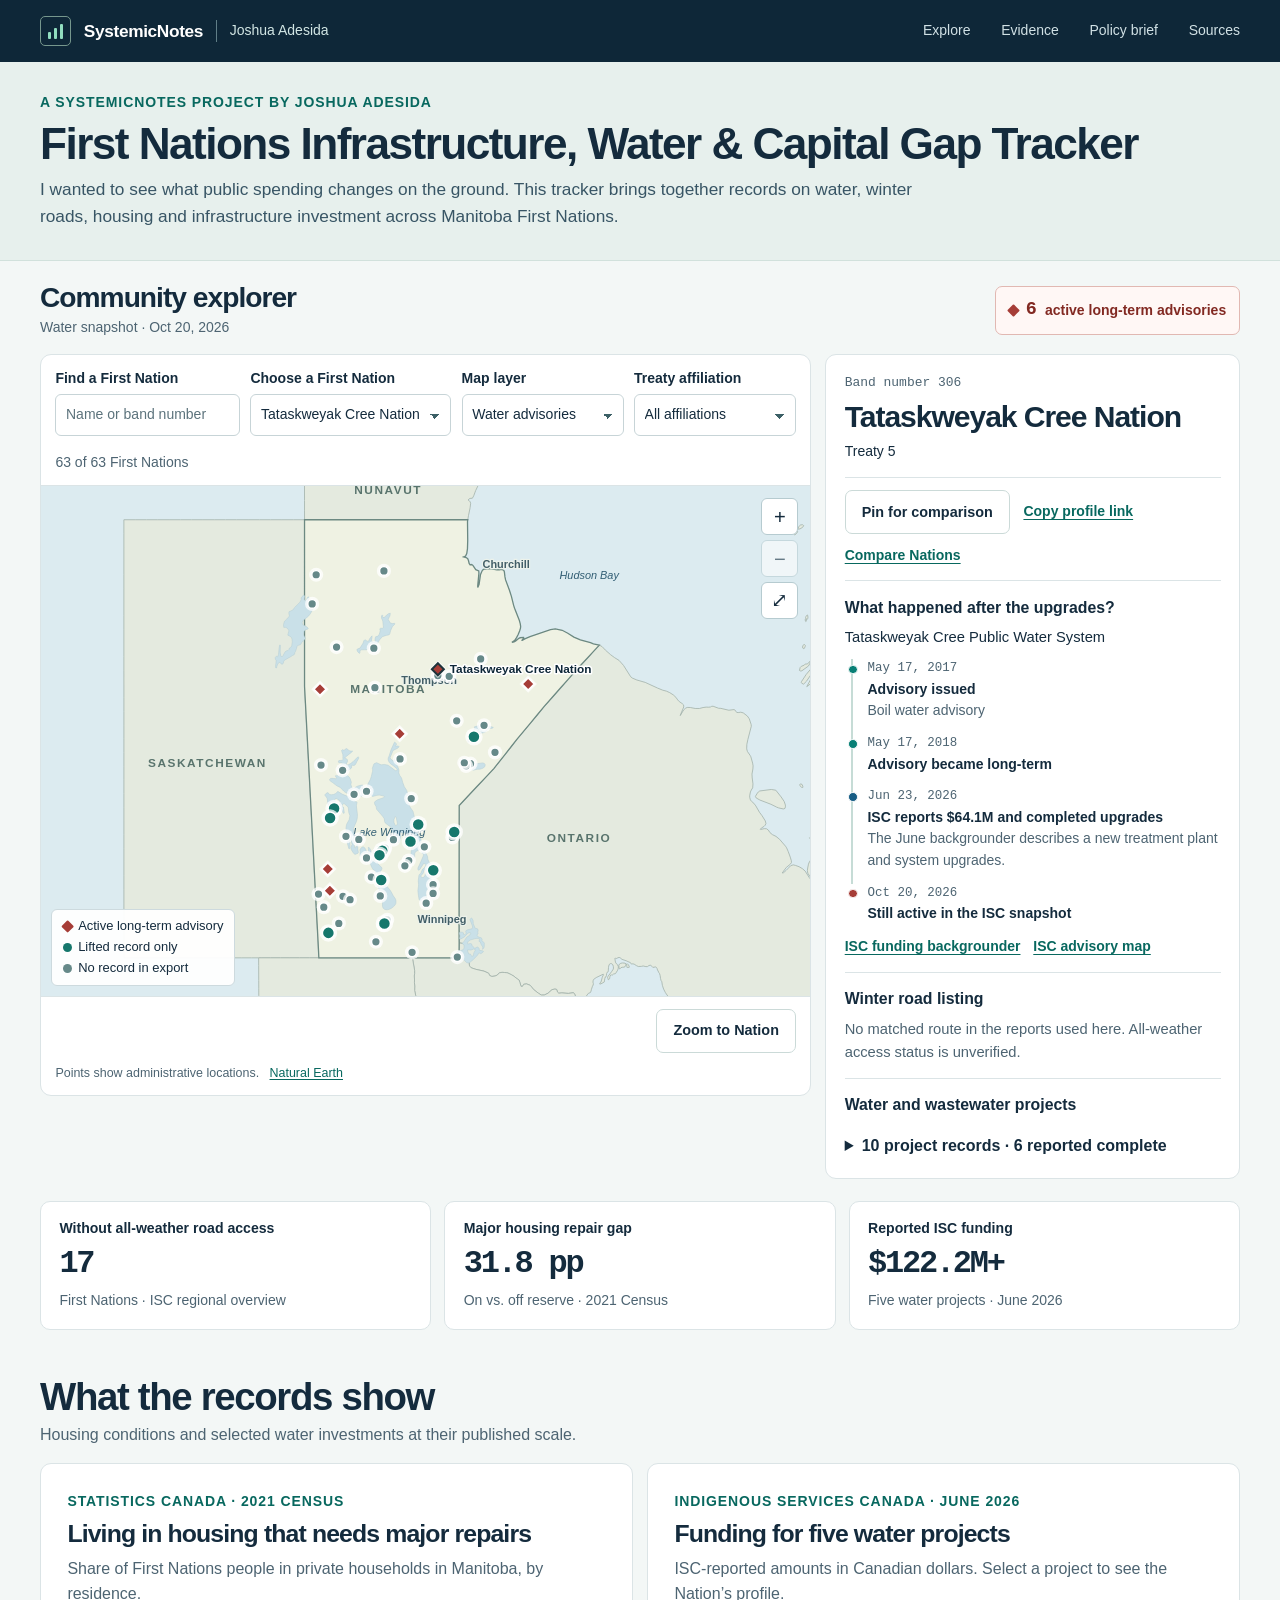
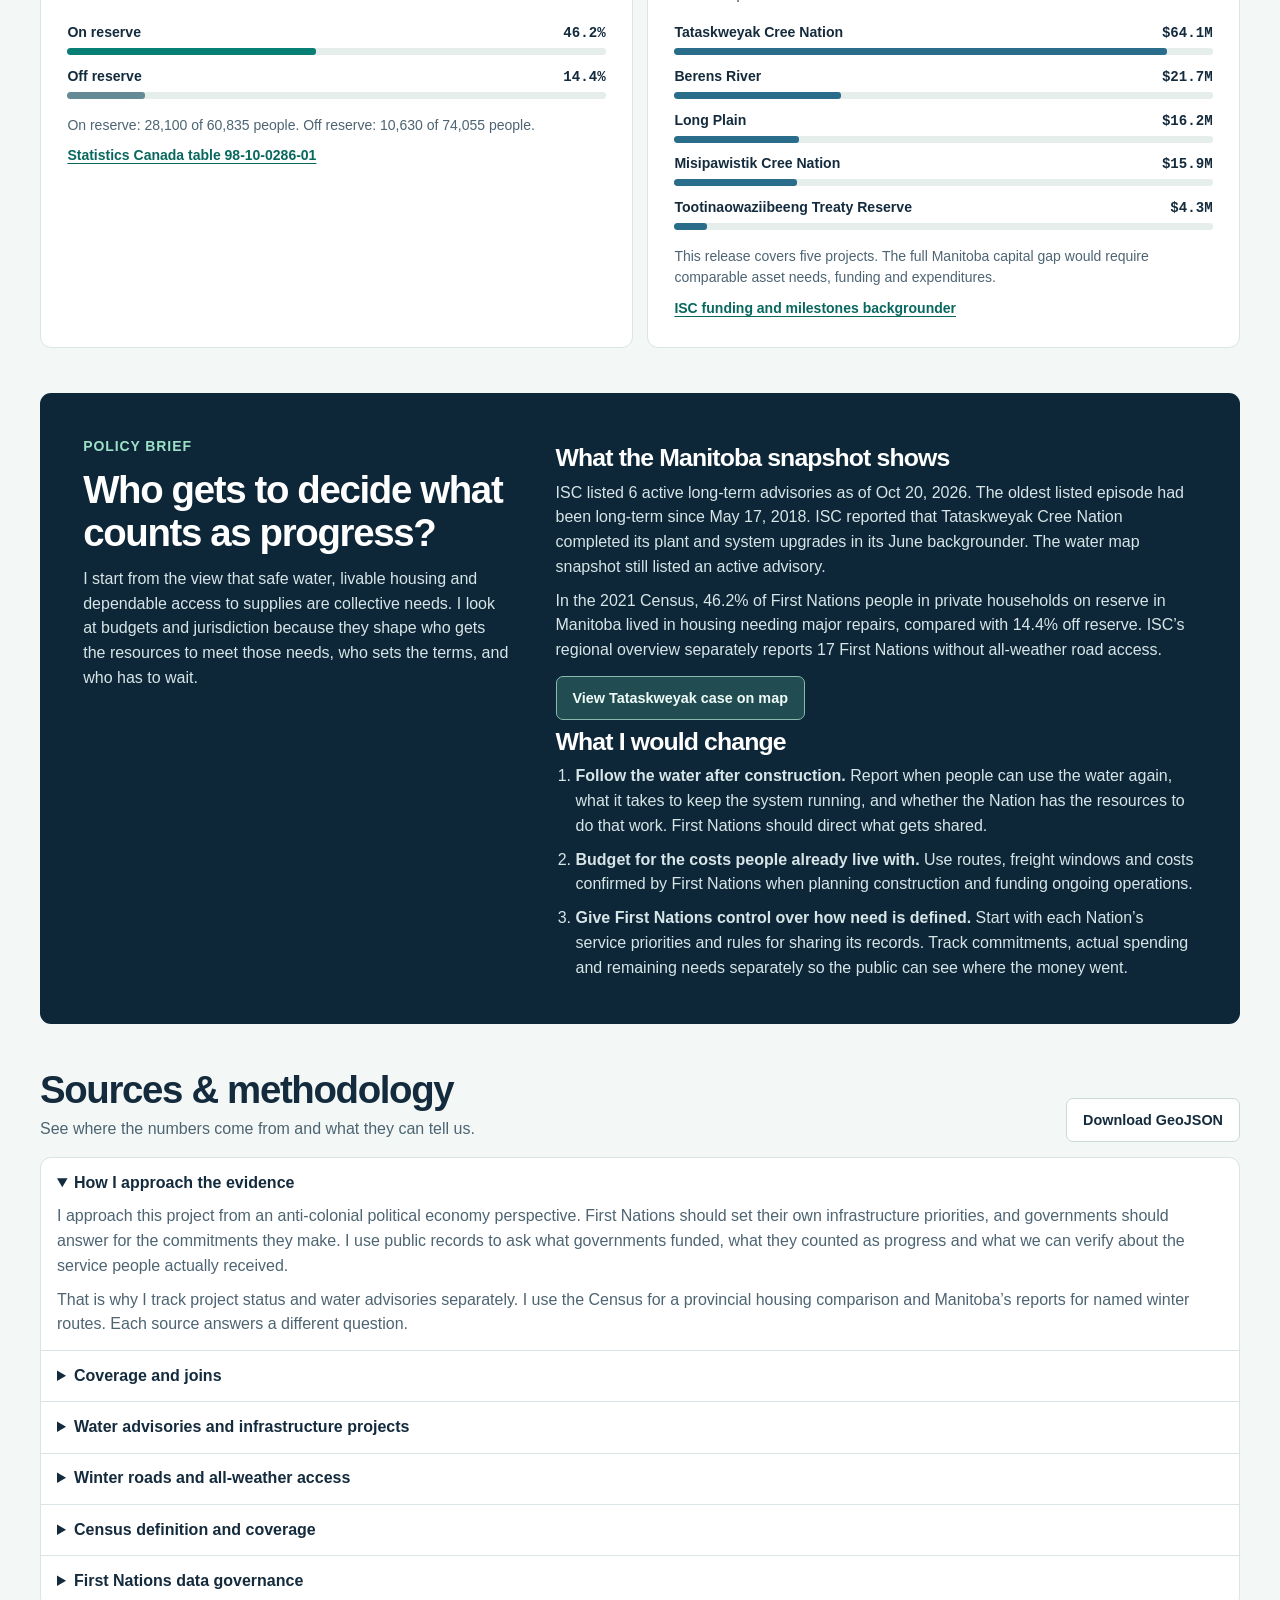
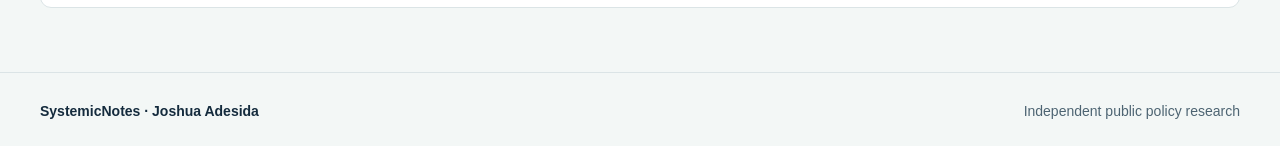
==== first-nations-infrastructure-tracker/index.html @ 1fdcaa01 "Publish the tracker under its own project URL" ====
<!doctype html>
<html lang="en-CA">
<head>
  <meta charset="utf-8">
  <meta name="viewport" content="width=device-width, initial-scale=1">
  <title>First Nations Infrastructure, Water &amp; Capital Gap Tracker | SystemicNotes by Joshua Adesida</title>
  <meta name="author" content="Joshua Adesida">
  <meta property="og:site_name" content="SystemicNotes by Joshua Adesida">
  <meta name="description" content="Explore Manitoba First Nations infrastructure through public records on drinking water, winter roads, housing and federal investment.">
  <link rel="canonical" href="https://joshuaadesida.github.io/systemicnotes/first-nations-infrastructure-tracker/">
  <link rel="stylesheet" href="styles.css">
  <script defer src="snapshot.js"></script>
  <script defer src="tracker.js"></script>
</head>
<body>
  <a class="skip" href="#main">Skip to main content</a>
  <header class="masthead">
    <div class="wrap masthead-content">
      <a class="brand" href="https://joshuaadesida.github.io/systemicnotes/" aria-label="SystemicNotes home by Joshua Adesida"><span class="brand-icon" aria-hidden="true"><i></i><i></i><i></i></span> <span class="wordmark">SystemicNotes</span><span class="masthead-author">Joshua Adesida</span></a>
      <nav aria-label="Main navigation">
        <a href="#explore">Explore</a><a href="#evidence">Evidence</a><a href="#brief">Policy brief</a><a href="#methods">Sources</a>
      </nav>
    </div>
  </header>

  <main id="main">
    <section class="hero">
      <div class="wrap hero-content">
        <div>
          <p class="eyebrow">A SystemicNotes project by Joshua Adesida</p>
          <h1>First Nations Infrastructure, Water &amp; Capital Gap Tracker</h1>
          <p class="hero-copy">I wanted to see what public spending changes on the ground. This tracker brings together records on water, winter roads, housing and infrastructure investment across Manitoba First Nations.</p>
        </div>
      </div>
    </section>

    <div class="wrap body-content">
      <section id="explore" class="section explorer" aria-labelledby="explore-heading">
        <div class="section-heading explorer-heading">
          <div><h2 id="explore-heading" tabindex="-1">Community explorer</h2><p id="map-date">Water snapshot</p></div>
          <button class="advisory-filter" id="filter-active" type="button" aria-pressed="false" aria-controls="active-list map">
            <span class="advisory-diamond" aria-hidden="true"></span><strong id="metric-active">—</strong><span>active long-term advisories</span>
          </button>
        </div>
        <div class="workspace">
          <div class="map-panel panel">
            <div class="map-controls">
              <label for="query">Find a First Nation
                <input id="query" type="search" placeholder="Name or band number" autocomplete="off">
              </label>
              <label for="nation">Choose a First Nation
                <select id="nation"><option value="">Select a First Nation</option></select>
              </label>
              <label for="layer">Map layer
                <select id="layer"><option value="water">Water advisories</option><option value="roads">Winter routes</option><option value="funding">Project funding</option></select>
              </label>
              <label for="treaty">Treaty affiliation
                <select id="treaty"><option value="">All affiliations</option></select>
              </label>
            </div>
            <div class="map-toolbar">
              <label class="filter" id="layer-filter" hidden><input id="matches-only" type="checkbox"> <span id="filter-label">Active advisory only</span></label>
              <span id="result-count" role="status">Loading records</span>
              <button class="link-button" id="clear-filters" type="button" hidden>Clear filters</button>
            </div>
            <div id="map-window" class="map-window">
              <svg id="map" viewBox="0 0 760 560" aria-labelledby="map-title">
                <title id="map-title">Selectable map of Manitoba First Nations</title>
                <g id="map-viewport"><g id="map-base" aria-hidden="true"></g><g id="map-context" aria-hidden="true"></g><g id="map-points"></g><g id="map-label" aria-hidden="true"></g></g>
              </svg>
              <div class="map-zoom" aria-label="Map controls">
                <button id="zoom-in" type="button" aria-label="Zoom in" title="Zoom in">+</button>
                <button id="zoom-out" type="button" aria-label="Zoom out" title="Zoom out">−</button>
                <button id="zoom-reset" type="button" aria-label="Reset map view" title="Reset map view">⤢</button>
              </div>
              <div class="map-legend" id="legend" aria-label="Map legend"></div>
              <div class="map-tip" id="map-tip" hidden></div>
              <p class="map-empty" id="map-empty" hidden>No First Nations match these filters.</p>
            </div>
            <div class="map-footer"><button type="button" class="button secondary" id="zoom-nation" disabled>Zoom to Nation</button></div>
            <p class="map-credit"><span>Points show administrative locations.</span> <a id="vector-credit" data-source="basemap">Natural Earth</a></p>
          </div>

          <aside class="explorer-side" aria-label="Community records">
            <section class="panel active-list" id="active-list" aria-labelledby="active-list-heading" hidden>
              <h3 id="active-list-heading" tabindex="-1">Active advisories</h3>
              <div id="active-results" class="active-results"></div>
            </section>
            <section id="community-profile" class="profile panel" aria-label="First Nation profile">
              <div id="profile" aria-live="polite"><p class="muted">Loading community records…</p></div>
              <div class="profile-tools" id="profile-tools">
                <button class="button secondary" id="pin-nation" type="button" aria-pressed="false" hidden>Pin for comparison</button>
                <button class="link-button" id="share-profile" type="button" hidden>Copy profile link</button>
                <button class="link-button" id="open-compare" type="button" aria-controls="compare">Compare Nations</button>
              </div>
              <noscript><p>Enable JavaScript to browse the map and community profiles.</p></noscript>
            </section>
          </aside>
        </div>
      </section>

      <section id="compare" class="section" aria-labelledby="compare-heading" hidden>
        <div class="section-heading comparison-heading">
          <div><h2 id="compare-heading" tabindex="-1">Compare First Nations</h2><p>Compare records from the same snapshot side by side.</p></div>
          <button class="button secondary" id="share-compare" type="button" disabled>Copy comparison link</button>
        </div>
        <div class="compare-grid">
          <article class="panel compare-card">
            <label for="compare-first">First Nation <select id="compare-first"></select></label>
            <div id="compare-first-body"></div>
          </article>
          <article class="panel compare-card">
            <label for="compare-second">Second Nation <select id="compare-second"></select></label>
            <div id="compare-second-body"></div>
          </article>
        </div>
      </section>

      <section class="metrics" aria-label="Additional Manitoba indicators">
        <article class="metric"><p>Without all-weather road access</p><strong id="metric-roads">—</strong><small>First Nations · ISC regional overview</small></article>
        <article class="metric"><p>Major housing repair gap</p><strong id="metric-housing">—</strong><small>On vs. off reserve · 2021 Census</small></article>
        <article class="metric"><p>Reported ISC funding</p><strong id="metric-funding">—</strong><small>Five water projects · June 2026</small></article>
      </section>

      <section id="evidence" class="section" aria-labelledby="evidence-heading">
        <div class="section-heading"><div><h2 id="evidence-heading">What the records show</h2><p>Housing conditions and selected water investments at their published scale.</p></div></div>
        <div class="analysis-grid">
          <article class="panel analysis">
            <p class="eyebrow">Statistics Canada · 2021 Census</p>
            <h3>Living in housing that needs major repairs</h3>
            <p>Share of First Nations people in private households in Manitoba, by residence.</p>
            <div id="housing-chart" class="chart" aria-label="Housing repair needs by residence"></div>
            <p class="footnote" id="housing-note">Counts come from the 2021 Census long-form sample.</p>
            <a class="source-link" data-source="housing">Statistics Canada table 98-10-0286-01</a>
          </article>
          <article class="panel analysis">
            <p class="eyebrow">Indigenous Services Canada · June 2026</p>
            <h3>Funding for five water projects</h3>
            <p>ISC-reported amounts in Canadian dollars. Select a project to see the Nation’s profile.</p>
            <div id="funding-chart" class="chart" aria-label="Reported funding for five water projects"></div>
            <p class="footnote">This release covers five projects. The full Manitoba capital gap would require comparable asset needs, funding and expenditures.</p>
            <a class="source-link" data-source="funding">ISC funding and milestones backgrounder</a>
          </article>
        </div>
      </section>

      <section id="brief" class="section brief" aria-labelledby="brief-heading">
        <div class="brief-summary">
          <p class="eyebrow">Policy brief</p>
          <h2 id="brief-heading">Who gets to decide what counts as progress?</h2>
          <p>I start from the view that safe water, livable housing and dependable access to supplies are collective needs. I look at budgets and jurisdiction because they shape who gets the resources to meet those needs, who sets the terms, and who has to wait.</p>
        </div>
        <div class="brief-body">
          <h3>What the Manitoba snapshot shows</h3>
          <p id="brief-water">The federal water tracker records advisory and project milestones independently.</p>
          <p id="brief-findings">Housing conditions and winter-road access add context for infrastructure planning.</p>
          <button class="button case-link" id="show-case" type="button">View Tataskweyak case on map</button>
          <h3>What I would change</h3>
          <ol>
            <li><strong>Follow the water after construction.</strong> Report when people can use the water again, what it takes to keep the system running, and whether the Nation has the resources to do that work. First Nations should direct what gets shared.</li>
            <li><strong>Budget for the costs people already live with.</strong> Use routes, freight windows and costs confirmed by First Nations when planning construction and funding ongoing operations.</li>
            <li><strong>Give First Nations control over how need is defined.</strong> Start with each Nation’s service priorities and rules for sharing its records. Track commitments, actual spending and remaining needs separately so the public can see where the money went.</li>
          </ol>
        </div>
      </section>

      <section id="methods" class="section" aria-labelledby="methods-heading">
        <div class="section-heading"><div><h2 id="methods-heading">Sources &amp; methodology</h2><p>See where the numbers come from and what they can tell us.</p></div><a class="button secondary" href="first-nations.geojson" download>Download GeoJSON</a></div>
        <div class="panel method-list">
          <details open><summary>How I approach the evidence</summary>
            <p>I approach this project from an anti-colonial political economy perspective. First Nations should set their own infrastructure priorities, and governments should answer for the commitments they make. I use public records to ask what governments funded, what they counted as progress and what we can verify about the service people actually received.</p>
            <p>That is why I track project status and water advisories separately. I use the Census for a provincial housing comparison and Manitoba’s reports for named winter routes. Each source answers a different question.</p>
          </details>
          <details><summary>Coverage and joins</summary>
            <p>ISC band numbers link the Manitoba region records to the official First Nations Location points and the reviewed treaty and winter-road lookups. The points represent administrative locations and sometimes approximate locations. Treaty affiliations follow ISC’s text description of signatories, including Treaty 5 adhesions.</p>
            <p><a data-source="locations">First Nations Location</a> · <a data-source="treaties">First Nations and Treaty Areas in Manitoba</a> · <a data-source="basemap">Natural Earth basemap</a></p>
          </details>
          <details><summary>Water advisories and infrastructure projects</summary>
            <p>ISC’s map covers long-term advisories on federally supported public systems on reserve. Advisory counts refer to systems and episodes in the dated export. Other systems, private wells and short-term advisories fall outside that coverage. Current local notices govern water use.</p>
            <p>Project stages come from the same ISC export. Published amounts in that export carry multi-community funding notes and cannot be allocated to individual Nations from those records. The funding chart uses a separate ISC release with five named project amounts. A capital gap estimate requires compatible asset-condition, replacement-cost and spending data.</p>
            <p><a data-source="water">ISC water and project map</a> · <a data-source="active">ISC active advisory page</a> · <a data-source="funding">Five Manitoba water projects</a></p>
          </details>
          <details><summary>Winter roads and all-weather access</summary>
            <p>The winter-road layer identifies 18 First Nations linked to place names in Manitoba’s published northern and southern road reports. A route listing describes a seasonal route or crossing. A route can appear alongside other road access. ISC reports 17 Manitoba First Nations without all-weather road access in its regional overview. That provincial figure uses ISC’s classification.</p>
            <p><a data-source="roads">Manitoba winter-road reports</a> · <a data-source="regional">ISC Manitoba regional overview</a></p>
          </details>
          <details><summary>Census definition and coverage</summary>
            <p>The housing measure uses the 2021 Census long-form table for people with a single First Nations identity in private households in Manitoba, across registration statuses and ages. The rate divides people in dwellings needing major repairs by people in the matching residence group. The gap is the difference in percentage points before rounding.</p>
            <p>Estimates use rounded Census counts and omit incompletely enumerated reserves and settlements. A census subdivision and a Nation are different units. Community-level housing comparisons require a reviewed geographic crosswalk and compatible denominators.</p>
            <p><a data-source="housing">Dwelling condition table</a> · <a data-source="censusCoverage">Census enumeration and coverage</a></p>
          </details>
          <details><summary>First Nations data governance</summary>
            <p>For me, data governance starts with who has the power to decide how information is collected, used and shared. The First Nations principles of OCAP® describe ownership, control, access and possession. CARE emphasizes collective benefit, authority to control, responsibility and ethics. This project uses published government records. Nation approval and OCAP® adherence require their own process.</p>
            <p>I would seek Nation-led terms for access, review, correction and stewardship before using community-held records or publishing more detailed assessments.</p>
            <p><a data-source="ocap">First Nations Information Governance Centre</a> · <a data-source="care">Global Indigenous Data Alliance</a></p>
          </details>
        </div>
      </section>
    </div>
  </main>
  <div class="share-message panel" id="share-message" hidden>
    <p id="share-status" role="status"></p>
    <label id="share-fallback" for="share-url" hidden>Share link <input id="share-url" type="url" readonly></label>
    <button class="link-button" id="dismiss-share" type="button">Dismiss</button>
  </div>
  <footer><div class="wrap"><span>SystemicNotes · Joshua Adesida</span><span>Independent public policy research</span></div></footer>
</body>
</html>
---- first-nations-infrastructure-tracker/styles.css ----
:root {
  color-scheme: light;
  --ink: #142b3d;
  --muted: #4d6472;
  --navy: #0e2738;
  --teal: #087f75;
  --teal-dark: #08685f;
  --red: #a63d37;
  --orange: #92530f;
  --line: #dbe4e6;
  --paper: #f3f7f6;
  --white: #fff;
  --mono: "IBM Plex Mono", "SFMono-Regular", Consolas, monospace;
  font-family: Inter, -apple-system, BlinkMacSystemFont, "Segoe UI", sans-serif;
  color: var(--ink);
  background: var(--paper);
  font-size: 16px;
  font-synthesis: none;
}
* { box-sizing: border-box; }
html { scroll-behavior: smooth; }
body { margin: 0; line-height: 1.55; }
h1, h2, h3, p { margin: 0; }
h1, h2, h3 { line-height: 1.12; letter-spacing: -.035em; }
p, li { overflow-wrap: anywhere; }
a { color: var(--teal-dark); text-underline-offset: .18em; }
a:hover { text-decoration-thickness: 2px; }
button, input, select { font: inherit; }
button, select { cursor: pointer; }
:focus-visible { outline: 3px solid #007168; outline-offset: 3px; }
[hidden] { display: none !important; }
.wrap { width: min(100% - 5rem, 1320px); margin-inline: auto; }
.skip { position: absolute; z-index: 5; top: .75rem; left: .75rem; padding: .6rem 1rem; background: white; transform: translateY(-200%); }
.skip:focus { transform: none; }
.masthead { background: var(--navy); color: #fff; }
.masthead-content, footer .wrap { min-height: 62px; display: flex; justify-content: space-between; align-items: center; gap: 1.5rem; }
.brand { display: flex; align-items: center; gap: .8rem; color: #fff; white-space: nowrap; text-decoration: none; font-weight: 675; }
.wordmark { font-size: 1.08rem; font-weight: 770; letter-spacing: -.02em; }
.masthead-author { border-left: 1px solid #607e87; padding-left: .8rem; color: #d2e6e4; font-size: .875rem; font-weight: 530; }
.brand-icon { display: flex; align-items: end; justify-content: center; gap: 3px; width: 31px; height: 30px; border: 1px solid #76978d; border-radius: 5px; padding: 6px; }
.brand-icon i { width: 3px; border-radius: 1px; background: #91ddbf; height: 7px; }
.brand-icon i:nth-child(2) { height: 11px; }
.brand-icon i:nth-child(3) { height: 15px; }
nav { display: flex; align-items: center; gap: clamp(.8rem, 2.4vw, 2.4rem); }
nav a { color: #d1e1e5; font-size: .875rem; text-decoration: none; white-space: nowrap; }
nav a:hover { color: white; text-decoration: underline; }
.hero { background: #e7f0ed; border-bottom: 1px solid #d1e1dc; }
.hero-content { padding-block: clamp(1.2rem, 2.35vw, 2.25rem); }
.eyebrow { font-size: .875rem; font-weight: 730; letter-spacing: .065em; text-transform: uppercase; color: var(--teal-dark); }
h1 { font-size: clamp(1.9rem, 3.45vw, 3.25rem); margin-block: .3rem .5rem; font-weight: 760; }
.hero-copy { max-width: 890px; color: #385565; font-size: clamp(1rem, 1.35vw, 1.16rem); }
.button { display: inline-flex; align-items: center; justify-content: center; padding: .62rem 1rem; border-radius: 7px; border: 1px solid transparent; font-size: .9rem; font-weight: 700; text-decoration: none; min-height: 43px; }
.primary { background: var(--teal-dark); color: #fff; }
.primary:hover { background: #07554c; }
.secondary { background: #fff; border-color: #cbdad8; color: var(--ink); }
.secondary:hover { background: #f7fbfa; border-color: #7b9c99; }
.body-content { padding-bottom: 4rem; }
.metrics { display: grid; grid-template-columns: repeat(3, 1fr); gap: 13px; margin-top: 1.4rem; }
.metric { min-width: 0; border: 1px solid var(--line); border-radius: 10px; background: white; padding: 1rem 1.15rem; }
.metric p { font-size: .88rem; font-weight: 665; }
.metric strong { display: block; font-family: var(--mono); font-size: clamp(1.45rem, 2.5vw, 2.45rem); letter-spacing: -.07em; line-height: 1.2; margin: .34rem 0 .28rem; }
.metric small, .footnote, .muted, .map-footer small { color: var(--muted); }
.metric small, .footnote { font-size: .875rem; }
.section { margin-top: 2.8rem; scroll-margin-top: 1.2rem; }
.section-heading { display: flex; justify-content: space-between; align-items: end; gap: .9rem 1.25rem; margin-bottom: .95rem; }
.section-heading h2, .brief h2 { font-size: clamp(1.65rem, 3vw, 2.45rem); }
.section-heading p:not(.dated) { margin-top: .35rem; color: var(--muted); }
.explorer { margin-top: 1.35rem; }
.explorer-heading { align-items: center; }
.explorer-heading h2 { font-size: clamp(1.45rem, 2.2vw, 1.95rem); }
.explorer-heading #map-date { color: var(--muted); font-size: .875rem; margin-top: .2rem; }
.advisory-filter { display: inline-flex; align-items: center; justify-content: center; gap: .5rem; padding: .55rem .8rem; min-height: 44px; border: 1px solid #e1b8b2; border-radius: 7px; color: #822922; background: #fff7f5; font-size: .875rem; font-weight: 680; }
.advisory-filter strong { font-family: var(--mono); font-size: 1.15rem; }
.advisory-filter:hover, .advisory-filter[aria-pressed="true"] { border-color: #a9574d; background: #f9e4df; }
.advisory-diamond { display: inline-block; width: 9px; height: 9px; border-radius: 1px; background: var(--red); transform: rotate(45deg); flex: none; }
.workspace { display: grid; grid-template-columns: minmax(0, 1.86fr) minmax(290px, 1fr); gap: 14px; align-items: start; }
.panel { background: white; border: 1px solid var(--line); border-radius: 11px; min-width: 0; }
.map-panel { overflow: hidden; }
.map-controls { display: grid; grid-template-columns: minmax(0, 1.14fr) minmax(0, 1.24fr) minmax(0, 1fr) minmax(0, 1fr); gap: .65rem; padding: .85rem .9rem .5rem; }
label { display: block; font-size: .875rem; font-weight: 650; }
input[type="search"], select { width: 100%; min-width: 0; min-height: 42px; display: block; margin-top: .22rem; padding: .46rem .6rem; border: 1px solid #c7d4d7; background-color: #fff; border-radius: 6px; color: var(--ink); font-weight: 475; }
select { appearance: none; padding-right: 1.6rem; background-image: linear-gradient(45deg, transparent 50%, #3c6066 50%), linear-gradient(135deg, #3c6066 50%, transparent 50%); background-position: calc(100% - 15px) 55%, calc(100% - 10px) 55%; background-size: 5px 5px; background-repeat: no-repeat; }
input::placeholder { color: #5c737c; }
.map-toolbar, .map-footer { padding: .55rem .9rem .7rem; display: flex; justify-content: space-between; gap: .6rem 1rem; align-items: end; }
.map-toolbar { font-size: .875rem; color: var(--muted); align-items: center; flex-wrap: wrap; }
#result-count { margin-right: auto; }
.filter { display: flex; gap: .42rem; align-items: center; cursor: pointer; color: var(--ink); }
.filter input { margin: 0; accent-color: var(--teal-dark); width: 16px; height: 16px; }
.map-window { background: #dcebf0; border-block: 1px solid var(--line); position: relative; overflow: hidden; height: clamp(390px, 40vw, 565px); }
#map { display: block; width: 100%; height: 100%; touch-action: pan-y; }
.map-window.dragging #map { cursor: grabbing; }
#map-context { pointer-events: none; }
.province { fill: #e4eadf; stroke: #a2b1aa; stroke-width: .8; vector-effect: non-scaling-stroke; }
.province.mb { fill: #eff2e3; stroke: #6c8982; stroke-width: 1.3; }
.lake { fill: #c9e0e8; stroke: #b4cdd3; stroke-width: .5; vector-effect: non-scaling-stroke; }
.map-region { font-size: 13px; letter-spacing: .13em; fill: #59746d; text-anchor: middle; font-weight: 700; }
.map-place { font-size: 12px; fill: #425e67; font-weight: 680; paint-order: stroke; stroke: #ecf2eb; stroke-width: 2.5; }
.map-water { font-size: 12px; fill: #315d73; font-style: italic; text-anchor: middle; }
.marker { cursor: pointer; }
.marker .visible { stroke: #fff; stroke-width: 1.5; vector-effect: non-scaling-stroke; }
.marker .halo { fill: white; opacity: .75; }
.marker.default .visible { fill: #668989; }
.marker.active .visible { fill: var(--red); }
.marker.lifted .visible { fill: #16776c; }
.marker.road .visible { fill: #9b570f; }
.marker.funding .visible { fill: #175d85; }
.marker.selected .visible { stroke: #1e343b; stroke-width: 2; }
.marker:hover .visible, .marker:focus-visible .visible { stroke-width: 2.3; stroke: #0e2738; }
.marker:focus-visible { outline: none; }
.map-selection { font-size: 13px; font-weight: 750; fill: var(--navy); stroke: #fff; stroke-width: 3.5px; stroke-linejoin: round; paint-order: stroke; pointer-events: none; }
.key .active { transform: rotate(45deg); border-radius: 1px; }
.map-zoom { position: absolute; right: .75rem; top: .75rem; display: grid; gap: .3rem; }
.map-zoom button { width: 37px; height: 37px; border: 1px solid #b6cbd0; border-radius: 6px; background: white; color: var(--ink); font-size: 1.26rem; line-height: 1; }
.map-zoom button:hover:not(:disabled) { background: #eef7f6; }
.map-zoom button:disabled { opacity: .58; cursor: default; }
.map-legend { position: absolute; left: .65rem; bottom: .65rem; padding: .5rem .65rem; display: grid; gap: .25rem; border: 1px solid #cddade; background: #fffffff2; border-radius: 6px; font-size: .81rem; line-height: 1.3; }
.key { display: flex; align-items: center; gap: .38rem; }
.key i { width: .58rem; height: .58rem; border-radius: 50%; background: #668989; flex: none; }
.key .active { background: var(--red); }
.key .lifted { background: #16776c; }
.key .road { background: #9b570f; }
.key .funding { background: #175d85; }
.map-tip { position: absolute; max-width: 15rem; padding: .35rem .55rem; background: var(--navy); color: white; border-radius: 6px; font-size: .875rem; pointer-events: none; }
.map-empty { position: absolute; top: 40%; left: 50%; translate: -50% -50%; width: max-content; max-width: 85%; background: white; border: 1px solid var(--line); border-radius: 8px; padding: .7rem; box-shadow: 0 4px 24px #183c4540; }
.map-footer { align-items: center; justify-content: end; padding-block: .7rem; }
.map-credit { display: flex; flex-wrap: wrap; gap: .12rem .65rem; padding: 0 .9rem .72rem; color: var(--muted); font-size: .78rem; }
#zoom-nation:disabled { opacity: .5; cursor: default; }
.explorer-side { display: grid; gap: 12px; min-width: 0; }
.profile { min-height: 260px; padding: 1.15rem; scroll-margin-top: 1rem; }
.active-list { padding: .9rem 1rem; }
.active-list h3 { font-size: 1.1rem; }
.active-results { display: grid; gap: .3rem; margin-top: .55rem; }
.active-result { display: flex; align-items: center; gap: .6rem; width: 100%; min-height: 38px; padding: .25rem .45rem; border: 1px solid transparent; border-radius: 5px; background: #fff; color: var(--ink); text-align: left; font-size: .875rem; font-weight: 620; }
.active-result:hover, .active-result[aria-pressed="true"] { background: #fff3f0; border-color: #edd4cf; }
.profile-tools { display: flex; flex-wrap: wrap; align-items: center; gap: .55rem .85rem; padding-block: .7rem; border-bottom: 1px solid var(--line); }
.profile-tools .button[aria-pressed="true"] { background: #dff0ea; border-color: #7daaa0; }
.profile-tools button:disabled { opacity: .58; cursor: default; }
.link-button { border: 0; background: transparent; padding: .15rem 0; color: var(--teal-dark); font-size: .875rem; font-weight: 690; text-decoration: underline; text-underline-offset: .18em; }
.link-button:hover { text-decoration-thickness: 2px; }
.profile-head { padding-bottom: .9rem; border-bottom: 1px solid var(--line); }
.profile-head h3 { font-size: clamp(1.35rem, 2.35vw, 2rem); margin-top: .45rem; }
.band { color: var(--muted); font-family: var(--mono); font-size: .81rem; }
.profile-meta { font-size: .875rem; margin-top: .45rem; }
.profile-block { padding-block: .9rem; border-bottom: 1px solid var(--line); }
.profile-block:last-child { border: 0; padding-bottom: 0; }
.profile-block h4 { margin: 0 0 .38rem; font-size: .99rem; }
.profile-block p { font-size: .92rem; }
.record { margin: .55rem 0 0; background: #f3f7f6; padding: .58rem .7rem; border-radius: 7px; }
.record p + p { margin-top: .18rem; }
.record small { color: var(--muted); font-size: .81rem; }
.tag { display: inline-block; font-size: .81rem; font-weight: 720; padding: .14rem .38rem; color: #09675c; background: #e4f2ed; border-radius: 4px; margin-bottom: .28rem; }
.tag.active { color: #822922; background: #fae8e4; }
.tag.road { color: #744307; background: #fbefde; }
.tag.funding { color: #164d73; background: #e7f1f7; }
.profile details { padding-block: .65rem 0; }
.project-list { margin: .55rem 0 0; padding-left: 1.05rem; }
.project-list li + li { margin-top: .45rem; }
.project-list li { font-size: .9rem; }
.source-link { margin-top: .55rem; display: inline-block; font-size: .875rem; font-weight: 650; }
.timeline { list-style: none; margin: .65rem 0 .15rem; padding: 0 0 0 .4rem; }
.timeline li { position: relative; padding: 0 0 .75rem .9rem; border-left: 2px solid #c6dcd6; font-size: .875rem; }
.timeline li:last-child { border-color: transparent; padding-bottom: 0; }
.timeline li::before { content: ""; position: absolute; top: .32rem; left: -.32rem; width: .48rem; height: .48rem; border-radius: 50%; background: var(--teal); border: 1px solid white; }
.timeline li.active::before { background: var(--red); }
.timeline li.capital::before { background: #175d85; }
.timeline time { display: block; color: var(--muted); font-family: var(--mono); font-size: .78rem; }
.timeline strong { display: block; }
.timeline-sources { display: flex; flex-wrap: wrap; gap: 0 .8rem; }
.timeline .event-context { font-size: .875rem; color: var(--muted); }
.compare-grid { display: grid; grid-template-columns: 1fr 1fr; gap: 14px; }
.compare-card { padding: 1rem 1.15rem; }
.compare-card > label { margin-bottom: .8rem; }
.compare-card .profile-block { padding-block: .75rem; }
.compare-card .profile-block:last-child { padding-bottom: 0; }
.case-link { margin-top: .8rem; border-color: #88baae; color: #f0fcf8; background: #214c52; }
.case-link:hover { background: #2b5e63; }
.share-message { position: fixed; z-index: 4; bottom: 1rem; right: 1rem; width: min(23rem, calc(100vw - 2rem)); padding: .72rem .85rem; box-shadow: 0 8px 25px #193d4630; }
.share-message p { margin-bottom: .24rem; font-size: .875rem; }
.share-message input { display: block; width: 100%; padding: .35rem; margin-block: .2rem .35rem; border: 1px solid #c7d4d7; border-radius: 4px; color: var(--ink); }
.analysis-grid { display: grid; grid-template-columns: 1fr 1fr; gap: 14px; }
.analysis { padding: clamp(1rem, 2.2vw, 1.65rem); }
.analysis h3, .brief h3 { font-size: clamp(1.2rem, 2vw, 1.55rem); margin-block: .5rem .55rem; }
.analysis > p:not(.eyebrow), .brief-body p { color: var(--muted); }
.chart { display: grid; gap: .66rem; margin-block: 1rem; }
.bar-row { width: 100%; background: none; border: 0; color: var(--ink); display: grid; gap: .2rem; font-size: .88rem; text-align: left; padding: 0; }
button.bar-row { border-radius: 4px; }
button.bar-row:hover .bar-name { text-decoration: underline; text-underline-offset: .15em; }
.bar-label { display: flex; justify-content: space-between; gap: .75rem; align-items: baseline; }
.bar-name { font-weight: 640; }
.bar-value { font-family: var(--mono); font-weight: 690; white-space: nowrap; }
.bar-track { display: block; height: 7px; background: #e6eeec; border-radius: 3px; overflow: hidden; }
.bar { height: 100%; display: block; border-radius: inherit; background: var(--teal); }
.bar-row.other .bar { background: #648b95; }
.bar-row.investment .bar { background: #2a6d8a; }
.brief { border-radius: 11px; background: var(--navy); color: #edf5f5; padding: clamp(1.25rem, 3.5vw, 2.7rem); display: grid; grid-template-columns: .8fr 1.2fr; gap: clamp(1.1rem, 3.5vw, 3rem); }
.brief .eyebrow { color: #9de0c8; }
.brief h2 { margin-block: .65rem .8rem; color: #fff; }
.brief p, .brief li { color: #d6e5e7; }
.brief a { color: #a8ead4; }
.brief-body h3 { color: #fff; }
.brief-body p + p { margin-top: .55rem; }
.brief-body p + h3 { margin-top: 1.2rem; }
.brief ol { margin: .55rem 0 0; padding-left: 1.25rem; }
.brief li + li { margin-top: .55rem; }
.method-list details { padding: .8rem 1rem; }
.method-list details + details { border-top: 1px solid var(--line); }
summary { cursor: pointer; font-weight: 700; color: var(--ink); }
details p { margin-top: .55rem; color: var(--muted); }
footer { border-top: 1px solid var(--line); color: var(--muted); font-size: .875rem; }
footer .wrap { min-height: 78px; }
footer span:first-child { color: var(--ink); font-weight: 700; }
@media (max-width: 1060px) {
  .map-controls { grid-template-columns: repeat(2, minmax(0, 1fr)); }
  .wrap { width: min(100% - 3rem, 1320px); }
}
@media (max-width: 760px) {
  .wrap { width: calc(100% - 1.75rem); }
  .masthead-content { flex-wrap: wrap; gap: .55rem; padding-block: .6rem; }
  nav { flex-wrap: wrap; }
  h1 { font-size: clamp(1.6rem, 6vw, 2.05rem); }
  .metrics, .workspace, .analysis-grid, .brief, .compare-grid { grid-template-columns: 1fr; }
  .metrics { grid-template-columns: repeat(auto-fit, minmax(min(8.5rem, 100%), 1fr)); }
  .explorer { margin-top: 1.15rem; }
  .explorer-heading .advisory-filter { flex: 1 0 max-content; justify-content: start; }
  .compare-card { padding: .9rem; }
  .metric { padding: .72rem .78rem; }
  .section { margin-top: 2rem; }
  .section-heading { align-items: start; flex-wrap: wrap; }
  .map-window { height: 430px; }
  .profile { min-height: 0; }
  .map-controls { grid-template-columns: 1fr 1fr; }
  footer .wrap { flex-wrap: wrap; align-content: center; gap: .25rem 1rem; padding-block: .4rem; }
}
@media (max-width: 375px) {
  .map-footer { align-items: start; flex-direction: column; }
  .masthead-author { padding-left: .55rem; }
}
@media (prefers-reduced-motion: reduce) {
  html { scroll-behavior: auto; }
}
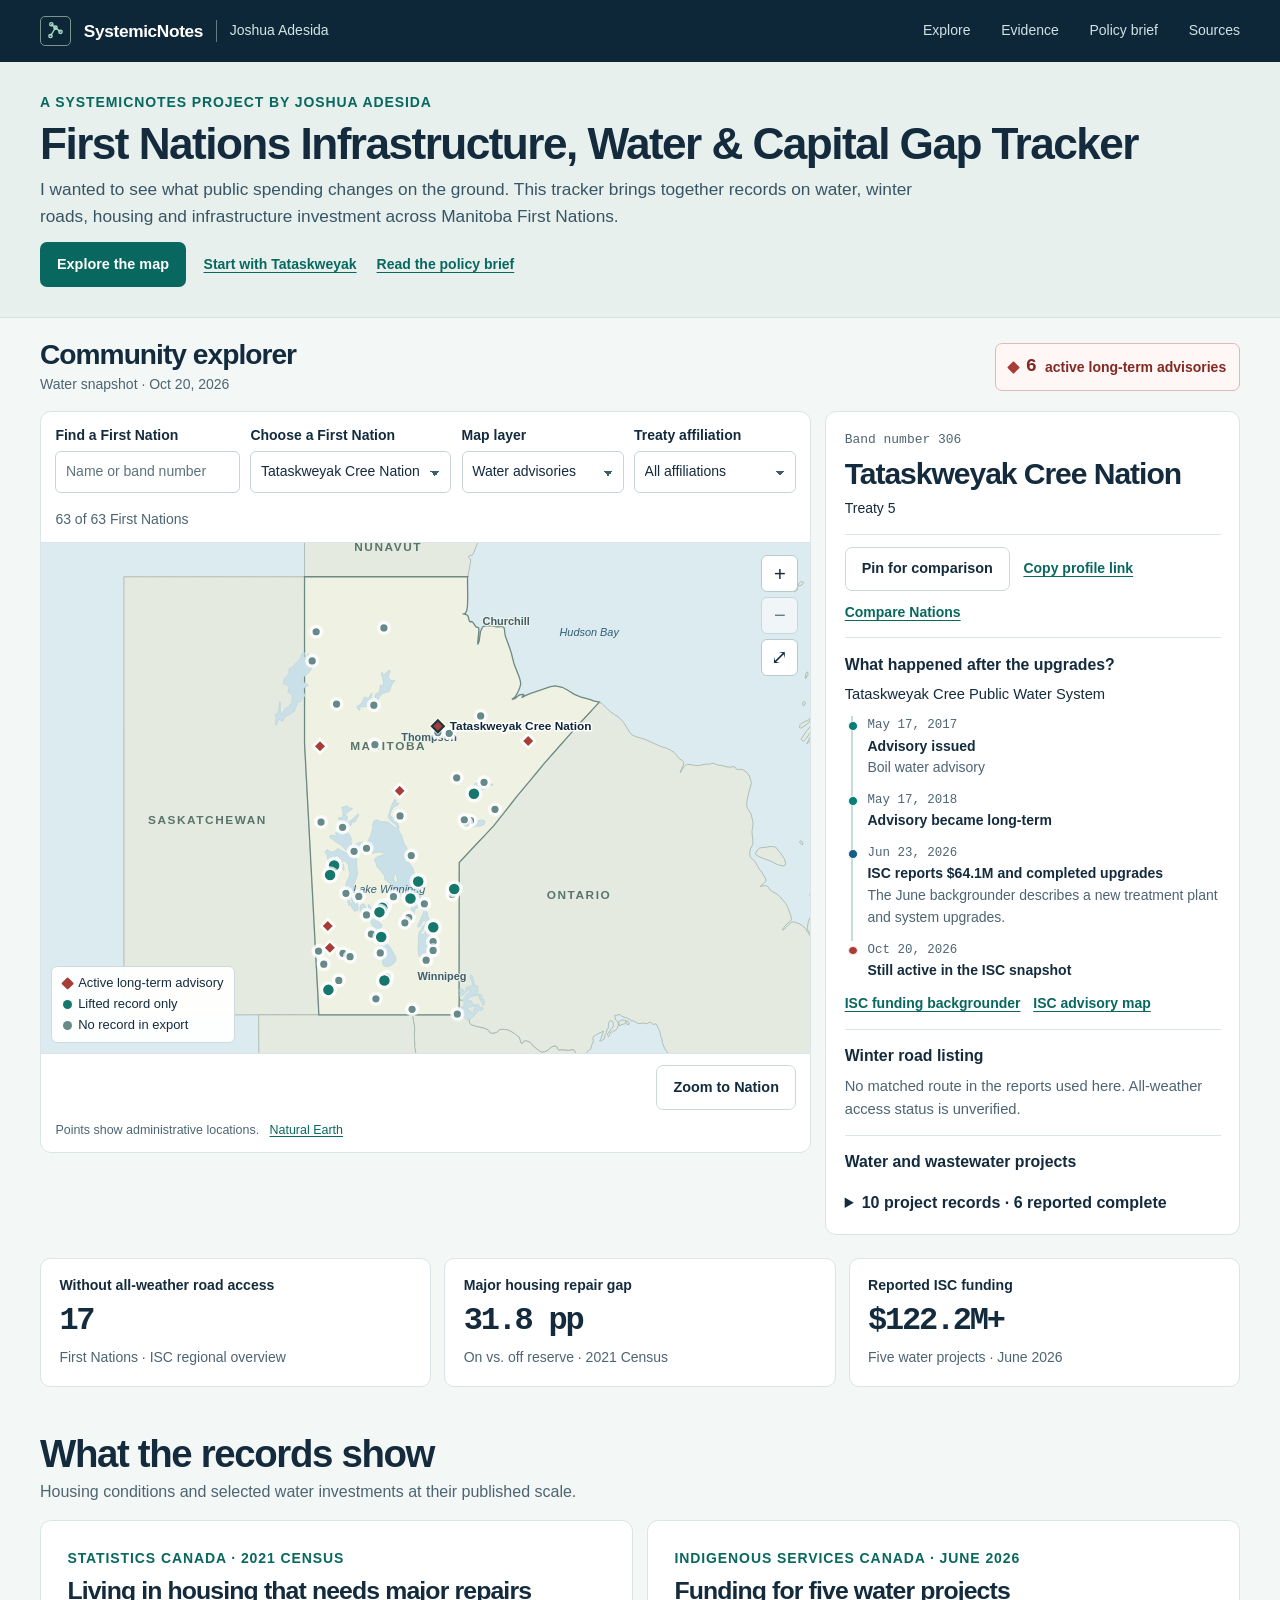
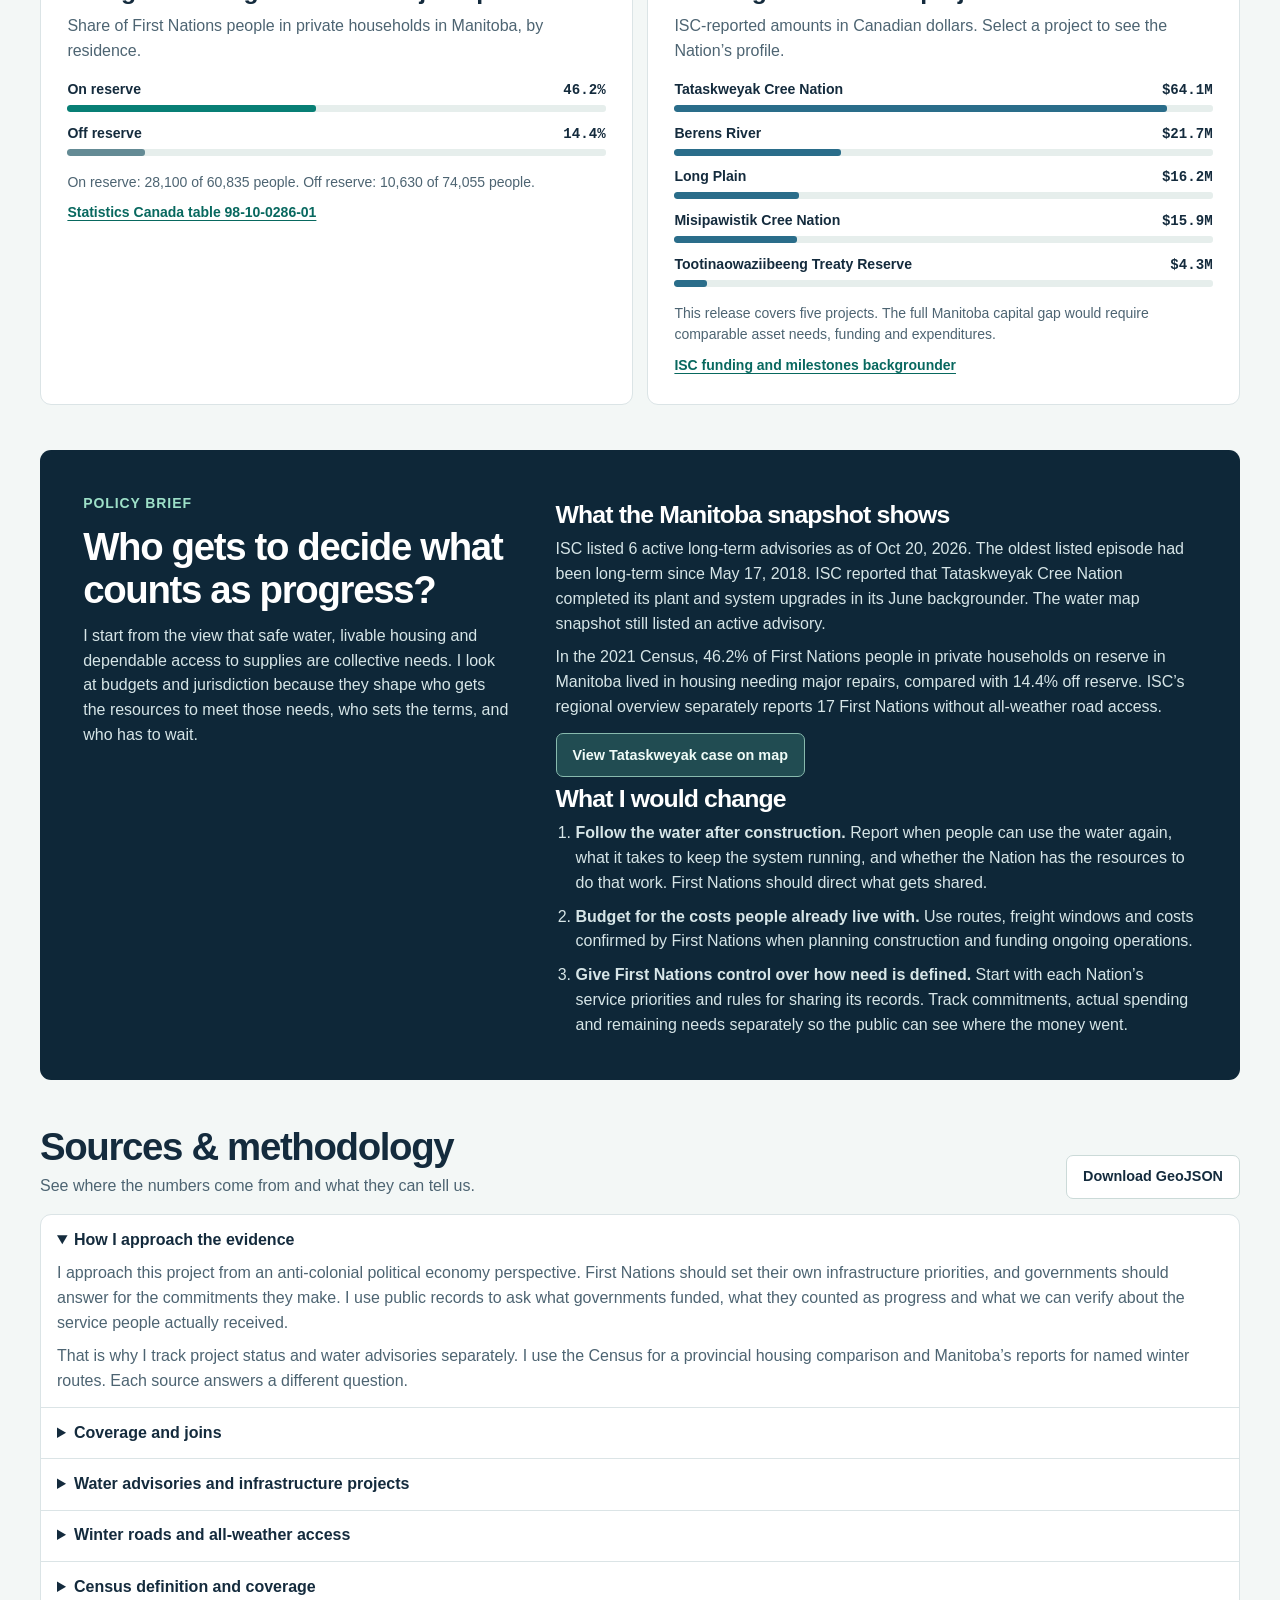
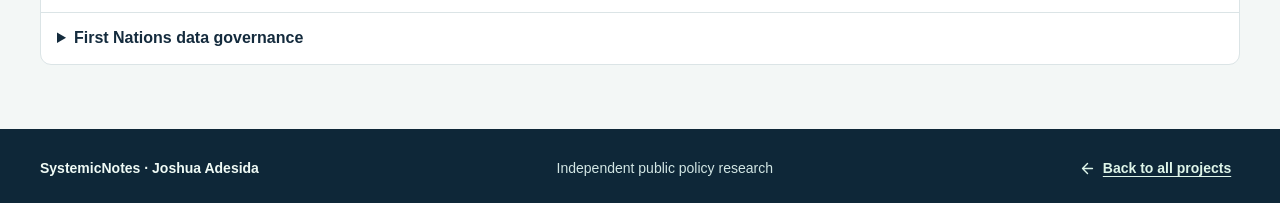
==== commit d447ea0c: "Add tracker entry points and back-to-projects link" ====
--- a/first-nations-infrastructure-tracker/index.html
+++ b/first-nations-infrastructure-tracker/index.html
@@ -16,26 +16,31 @@
   <a class="skip" href="#main">Skip to main content</a>
   <header class="masthead">
     <div class="wrap masthead-content">
-      <a class="brand" href="https://joshuaadesida.github.io/systemicnotes/" aria-label="SystemicNotes home by Joshua Adesida"><span class="brand-icon" aria-hidden="true"><i></i><i></i><i></i></span> <span class="wordmark">SystemicNotes</span><span class="masthead-author">Joshua Adesida</span></a>
+      <a class="brand" href="https://joshuaadesida.github.io/systemicnotes/" aria-label="SystemicNotes home by Joshua Adesida"><svg class="brand-icon" width="24" height="24" viewBox="0 0 24 24" aria-hidden="true" fill="none" stroke="currentColor" stroke-width="1.6"><path d="m6 18 6-10 6 5M12 8l-5-4"/><circle cx="6" cy="18" r="2"/><circle cx="12" cy="8" r="2"/><circle cx="18" cy="13" r="2"/><circle cx="7" cy="4" r="2"/></svg> <span class="wordmark">SystemicNotes</span><span class="masthead-author">Joshua Adesida</span></a>
       <nav aria-label="Main navigation">
         <a href="#explore">Explore</a><a href="#evidence">Evidence</a><a href="#brief">Policy brief</a><a href="#methods">Sources</a>
       </nav>
     </div>
   </header>
 
-  <main id="main">
+  <main id="main" tabindex="-1">
     <section class="hero">
       <div class="wrap hero-content">
         <div>
           <p class="eyebrow">A SystemicNotes project by Joshua Adesida</p>
           <h1>First Nations Infrastructure, Water &amp; Capital Gap Tracker</h1>
           <p class="hero-copy">I wanted to see what public spending changes on the ground. This tracker brings together records on water, winter roads, housing and infrastructure investment across Manitoba First Nations.</p>
+          <nav class="hero-actions" aria-label="Start exploring the tracker">
+            <a class="button primary" href="#explore">Explore the map</a>
+            <a class="hero-link" href="?nation=306&amp;layer=water#community-profile">Start with Tataskweyak</a>
+            <a class="hero-link" href="#brief">Read the policy brief</a>
+          </nav>
         </div>
       </div>
     </section>
 
     <div class="wrap body-content">
-      <section id="explore" class="section explorer" aria-labelledby="explore-heading">
+      <section id="explore" class="section explorer" tabindex="-1" aria-labelledby="explore-heading">
         <div class="section-heading explorer-heading">
           <div><h2 id="explore-heading" tabindex="-1">Community explorer</h2><p id="map-date">Water snapshot</p></div>
           <button class="advisory-filter" id="filter-active" type="button" aria-pressed="false" aria-controls="active-list map">
@@ -86,7 +91,7 @@
               <h3 id="active-list-heading" tabindex="-1">Active advisories</h3>
               <div id="active-results" class="active-results"></div>
             </section>
-            <section id="community-profile" class="profile panel" aria-label="First Nation profile">
+            <section id="community-profile" class="profile panel" tabindex="-1" aria-label="First Nation profile">
               <div id="profile" aria-live="polite"><p class="muted">Loading community records…</p></div>
               <div class="profile-tools" id="profile-tools">
                 <button class="button secondary" id="pin-nation" type="button" aria-pressed="false" hidden>Pin for comparison</button>
@@ -144,7 +149,7 @@
         </div>
       </section>
 
-      <section id="brief" class="section brief" aria-labelledby="brief-heading">
+      <section id="brief" class="section brief" tabindex="-1" aria-labelledby="brief-heading">
         <div class="brief-summary">
           <p class="eyebrow">Policy brief</p>
           <h2 id="brief-heading">Who gets to decide what counts as progress?</h2>
@@ -203,6 +208,10 @@
     <label id="share-fallback" for="share-url" hidden>Share link <input id="share-url" type="url" readonly></label>
     <button class="link-button" id="dismiss-share" type="button">Dismiss</button>
   </div>
-  <footer><div class="wrap"><span>SystemicNotes · Joshua Adesida</span><span>Independent public policy research</span></div></footer>
+  <footer class="site-footer"><div class="wrap">
+    <span>SystemicNotes · Joshua Adesida</span>
+    <span>Independent public policy research</span>
+    <a class="footer-back" href="https://joshuaadesida.github.io/systemicnotes/#projects"><svg width="17" height="17" viewBox="0 0 24 24" fill="none" stroke="currentColor" stroke-width="2" stroke-linecap="round" stroke-linejoin="round" aria-hidden="true"><path d="M19 12H5m7-7-7 7 7 7"/></svg>Back to all projects</a>
+  </div></footer>
 </body>
 </html>
--- a/first-nations-infrastructure-tracker/styles.css
+++ b/first-nations-infrastructure-tracker/styles.css
@@ -37,10 +37,7 @@
 .brand { display: flex; align-items: center; gap: .8rem; color: #fff; white-space: nowrap; text-decoration: none; font-weight: 675; }
 .wordmark { font-size: 1.08rem; font-weight: 770; letter-spacing: -.02em; }
 .masthead-author { border-left: 1px solid #607e87; padding-left: .8rem; color: #d2e6e4; font-size: .875rem; font-weight: 530; }
-.brand-icon { display: flex; align-items: end; justify-content: center; gap: 3px; width: 31px; height: 30px; border: 1px solid #76978d; border-radius: 5px; padding: 6px; }
-.brand-icon i { width: 3px; border-radius: 1px; background: #91ddbf; height: 7px; }
-.brand-icon i:nth-child(2) { height: 11px; }
-.brand-icon i:nth-child(3) { height: 15px; }
+.brand-icon { flex: none; width: 31px; height: 30px; border: 1px solid #76978d; border-radius: 5px; padding: 4px; color: #a9e4c9; }
 nav { display: flex; align-items: center; gap: clamp(.8rem, 2.4vw, 2.4rem); }
 nav a { color: #d1e1e5; font-size: .875rem; text-decoration: none; white-space: nowrap; }
 nav a:hover { color: white; text-decoration: underline; }
@@ -238,3 +235,17 @@
 @media (prefers-reduced-motion: reduce) {
   html { scroll-behavior: auto; }
 }
+
+.hero-actions { display: flex; flex-wrap: wrap; align-items: center; gap: .15rem .95rem; margin-top: .8rem; }
+.hero-actions .primary { color: #fff; min-height: 44px; }
+.hero-actions .hero-link { display: inline-flex; align-items: center; min-height: 44px; padding-inline: .15rem; color: var(--teal-dark); font-weight: 700; text-decoration: underline; }
+.hero-actions .hero-link:hover { color: #064e44; }
+.site-footer { background: var(--navy); color: #d2e6e4; border-color: var(--navy); }
+.site-footer span:first-child { color: #effaf5; }
+.site-footer .footer-back { display: inline-flex; gap: .4rem; align-items: center; min-height: 44px; padding: .35rem .55rem; color: #def5e9; border-radius: 5px; font-weight: 700; white-space: nowrap; }
+.site-footer .footer-back:hover { background: #21494e; color: #fff; }
+.site-footer .footer-back:focus-visible { outline-color: #abedcf; }
+@media (max-width: 760px) {
+  .masthead nav a { display: inline-flex; align-items: center; min-height: 44px; }
+  .site-footer .wrap { justify-content: start; padding-block: .65rem; }
+}
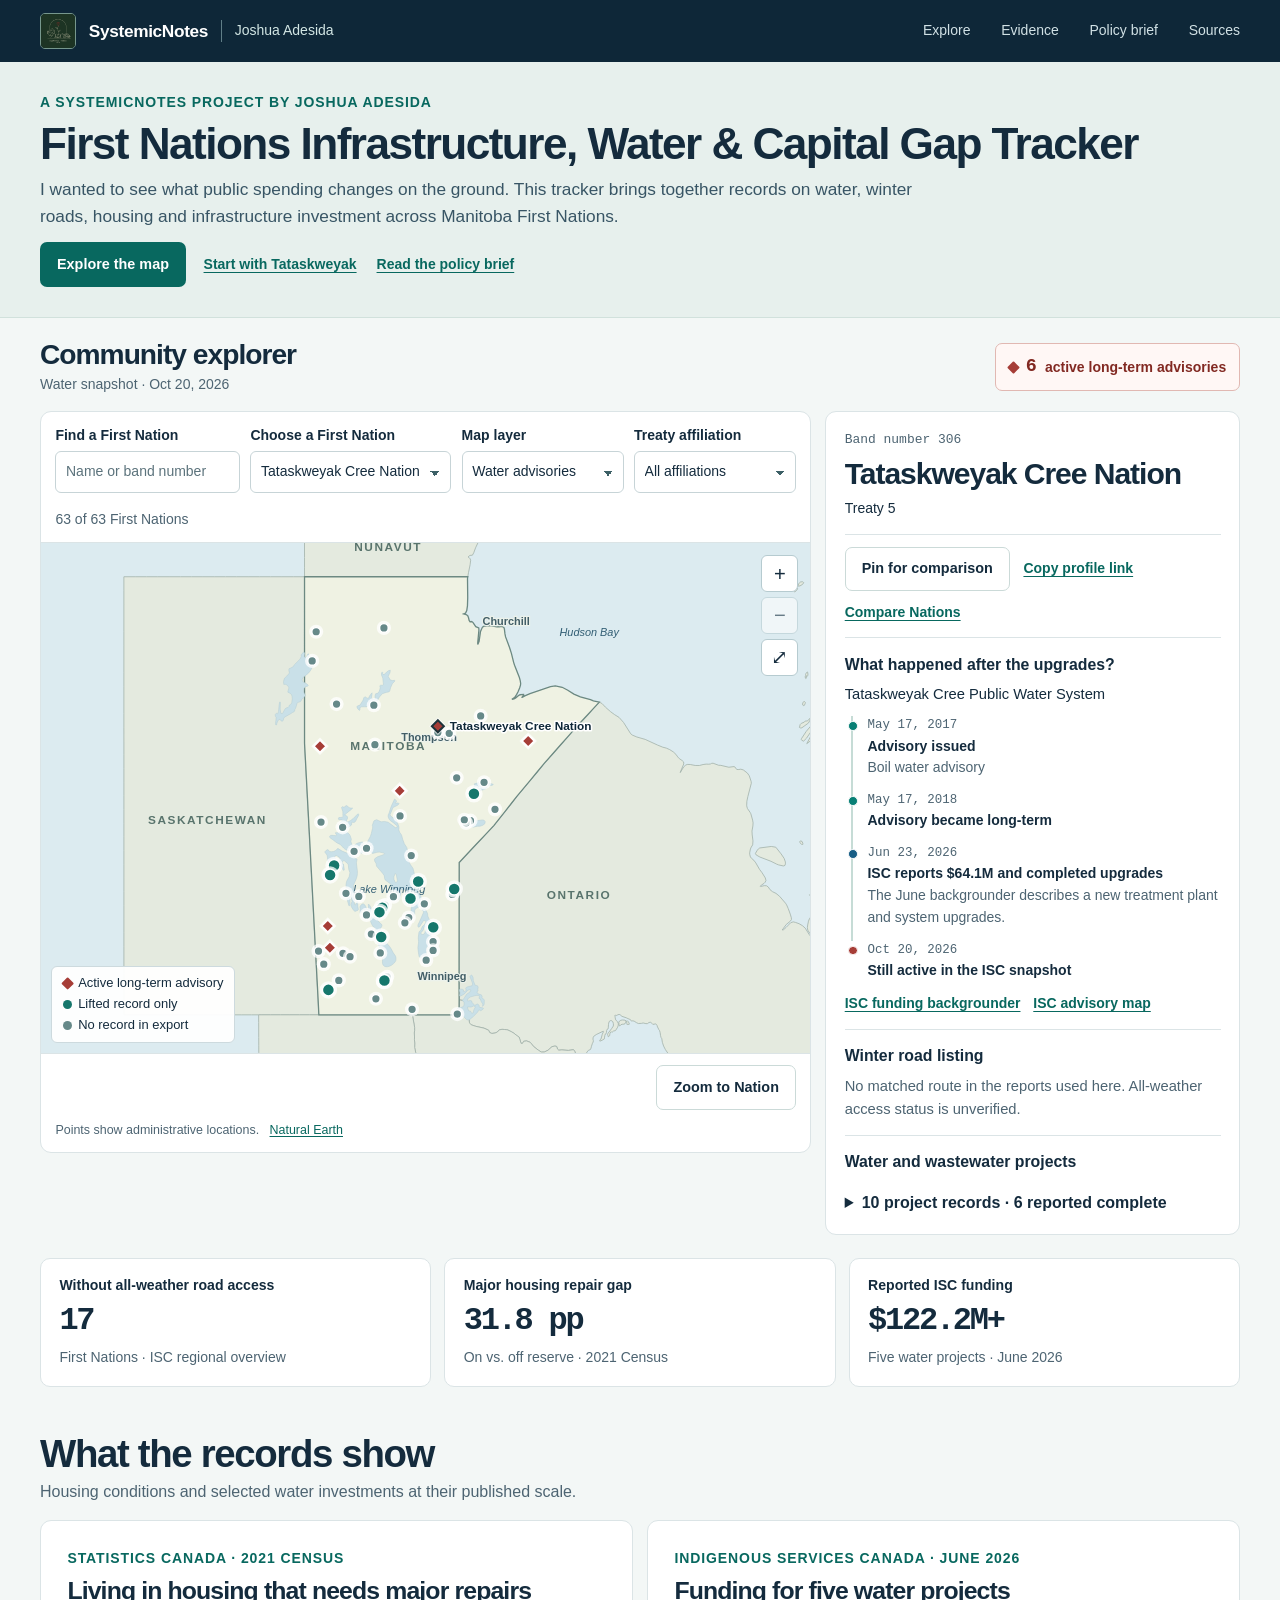
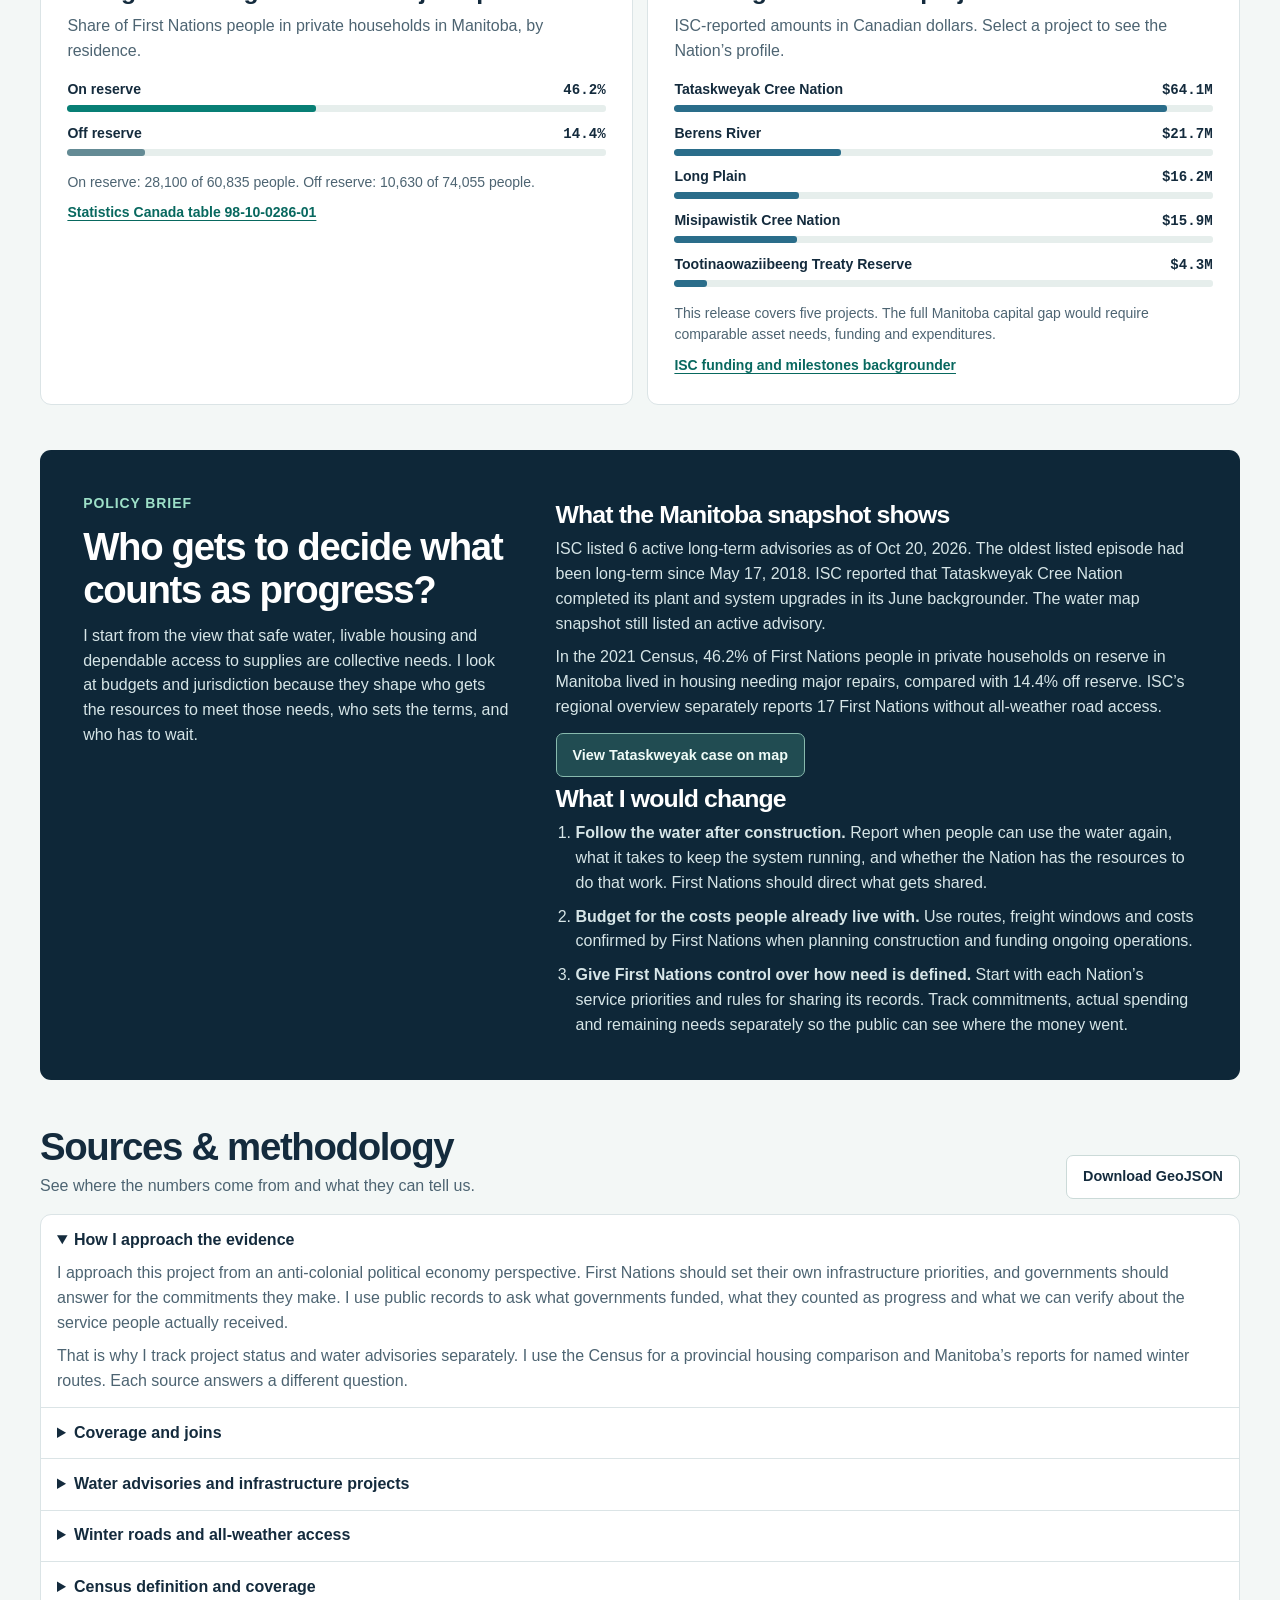
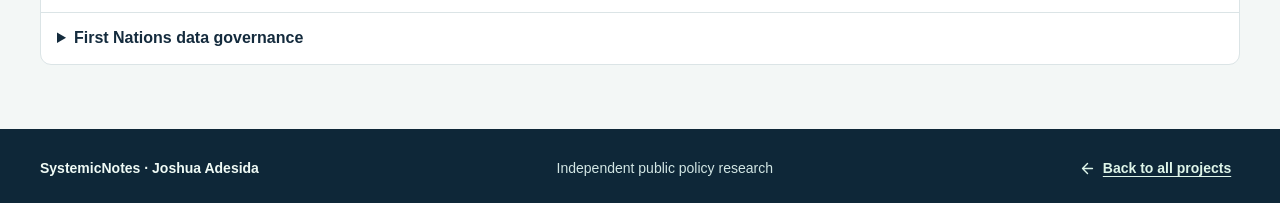
==== commit 8df22ae0: "Publish SystemicNotes essays, illustrated project cards and publication logo" ====
--- a/first-nations-infrastructure-tracker/index.html
+++ b/first-nations-infrastructure-tracker/index.html
@@ -7,6 +7,7 @@
   <meta name="author" content="Joshua Adesida">
   <meta property="og:site_name" content="SystemicNotes by Joshua Adesida">
   <meta name="description" content="Explore Manitoba First Nations infrastructure through public records on drinking water, winter roads, housing and federal investment.">
+  <link rel="icon" type="image/jpeg" href="../assets/systemicnotes-logo.jpg">
   <link rel="canonical" href="https://joshuaadesida.github.io/systemicnotes/first-nations-infrastructure-tracker/">
   <link rel="stylesheet" href="styles.css">
   <script defer src="snapshot.js"></script>
@@ -16,7 +17,7 @@
   <a class="skip" href="#main">Skip to main content</a>
   <header class="masthead">
     <div class="wrap masthead-content">
-      <a class="brand" href="https://joshuaadesida.github.io/systemicnotes/" aria-label="SystemicNotes home by Joshua Adesida"><svg class="brand-icon" width="24" height="24" viewBox="0 0 24 24" aria-hidden="true" fill="none" stroke="currentColor" stroke-width="1.6"><path d="m6 18 6-10 6 5M12 8l-5-4"/><circle cx="6" cy="18" r="2"/><circle cx="12" cy="8" r="2"/><circle cx="18" cy="13" r="2"/><circle cx="7" cy="4" r="2"/></svg> <span class="wordmark">SystemicNotes</span><span class="masthead-author">Joshua Adesida</span></a>
+      <a class="brand" href="https://joshuaadesida.github.io/systemicnotes/" aria-label="SystemicNotes home by Joshua Adesida"><img class="brand-icon" src="../assets/systemicnotes-logo.jpg" alt="" width="36" height="36"> <span class="wordmark">SystemicNotes</span><span class="masthead-author">Joshua Adesida</span></a>
       <nav aria-label="Main navigation">
         <a href="#explore">Explore</a><a href="#evidence">Evidence</a><a href="#brief">Policy brief</a><a href="#methods">Sources</a>
       </nav>
--- a/first-nations-infrastructure-tracker/styles.css
+++ b/first-nations-infrastructure-tracker/styles.css
@@ -37,7 +37,7 @@
 .brand { display: flex; align-items: center; gap: .8rem; color: #fff; white-space: nowrap; text-decoration: none; font-weight: 675; }
 .wordmark { font-size: 1.08rem; font-weight: 770; letter-spacing: -.02em; }
 .masthead-author { border-left: 1px solid #607e87; padding-left: .8rem; color: #d2e6e4; font-size: .875rem; font-weight: 530; }
-.brand-icon { flex: none; width: 31px; height: 30px; border: 1px solid #76978d; border-radius: 5px; padding: 4px; color: #a9e4c9; }
+.brand-icon { flex: none; width: 36px; height: 36px; border: 1px solid #76978d; border-radius: 5px; object-fit: contain; }
 nav { display: flex; align-items: center; gap: clamp(.8rem, 2.4vw, 2.4rem); }
 nav a { color: #d1e1e5; font-size: .875rem; text-decoration: none; white-space: nowrap; }
 nav a:hover { color: white; text-decoration: underline; }
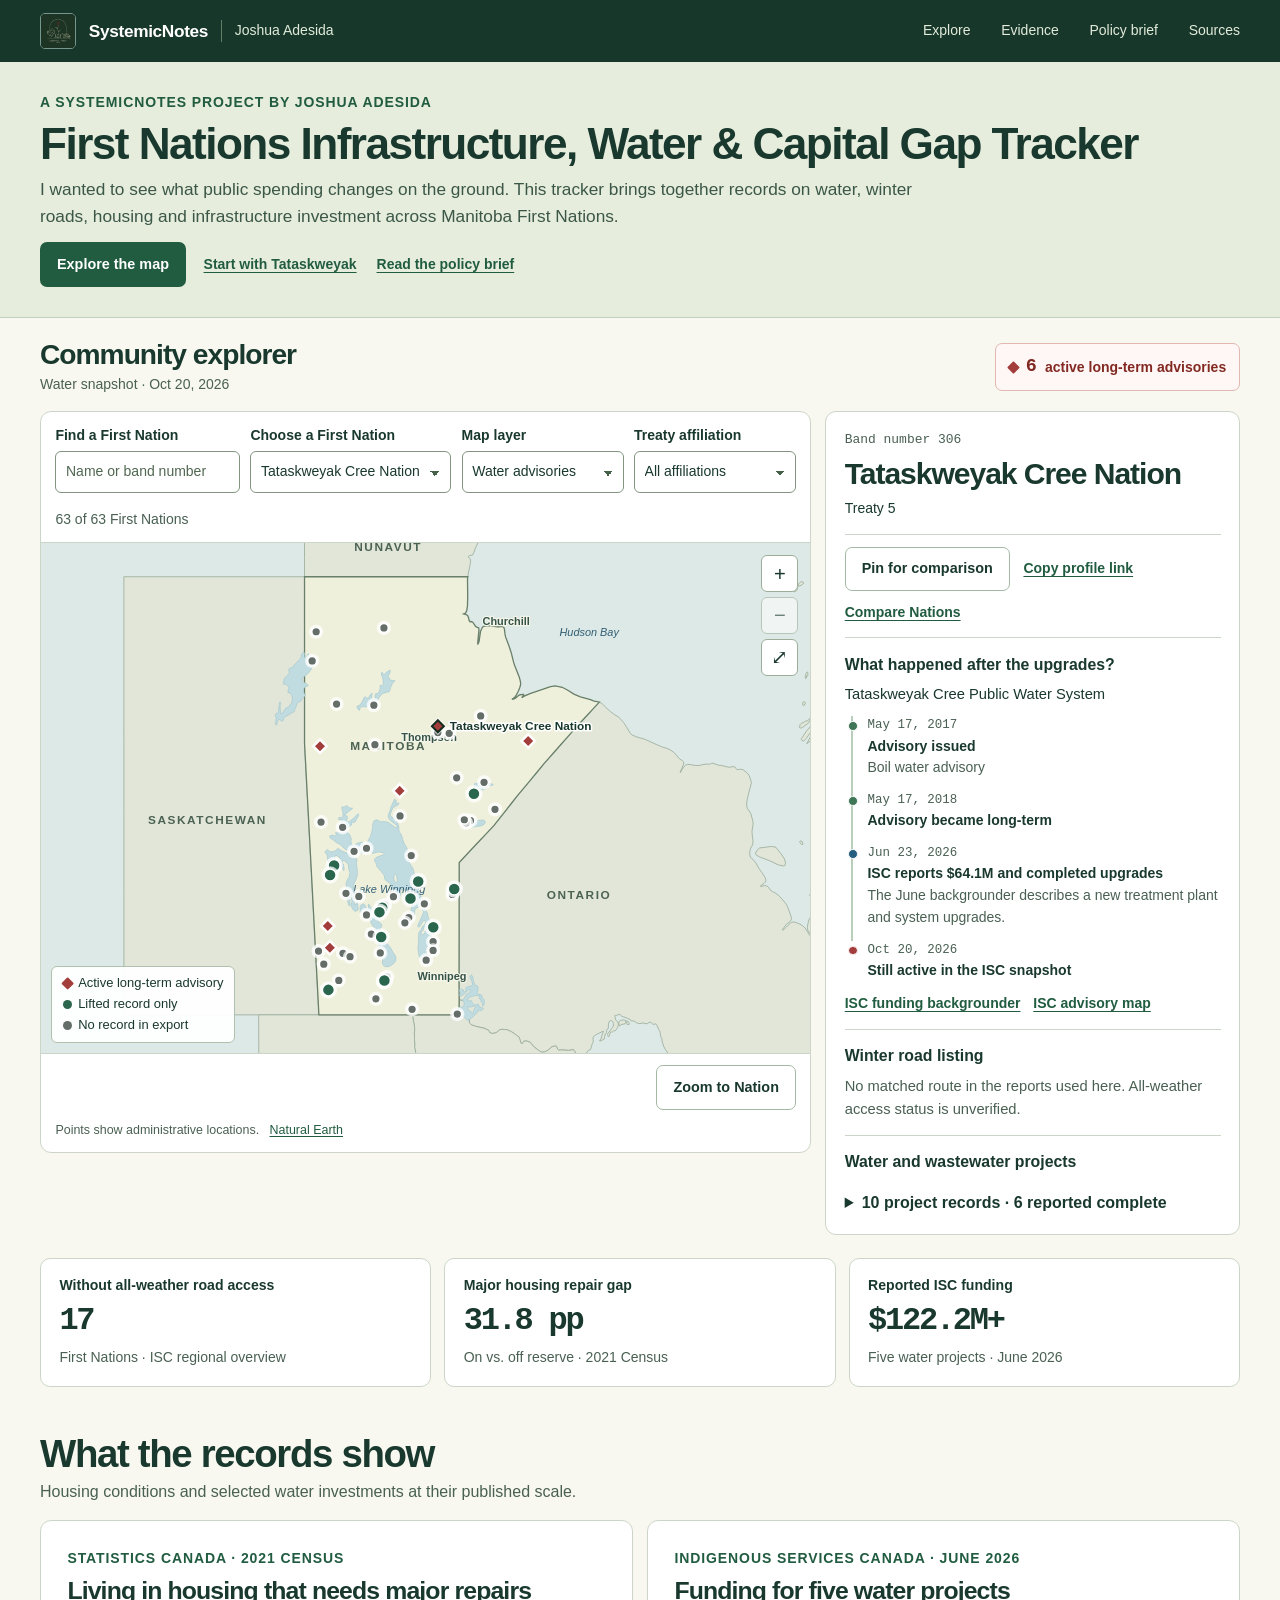
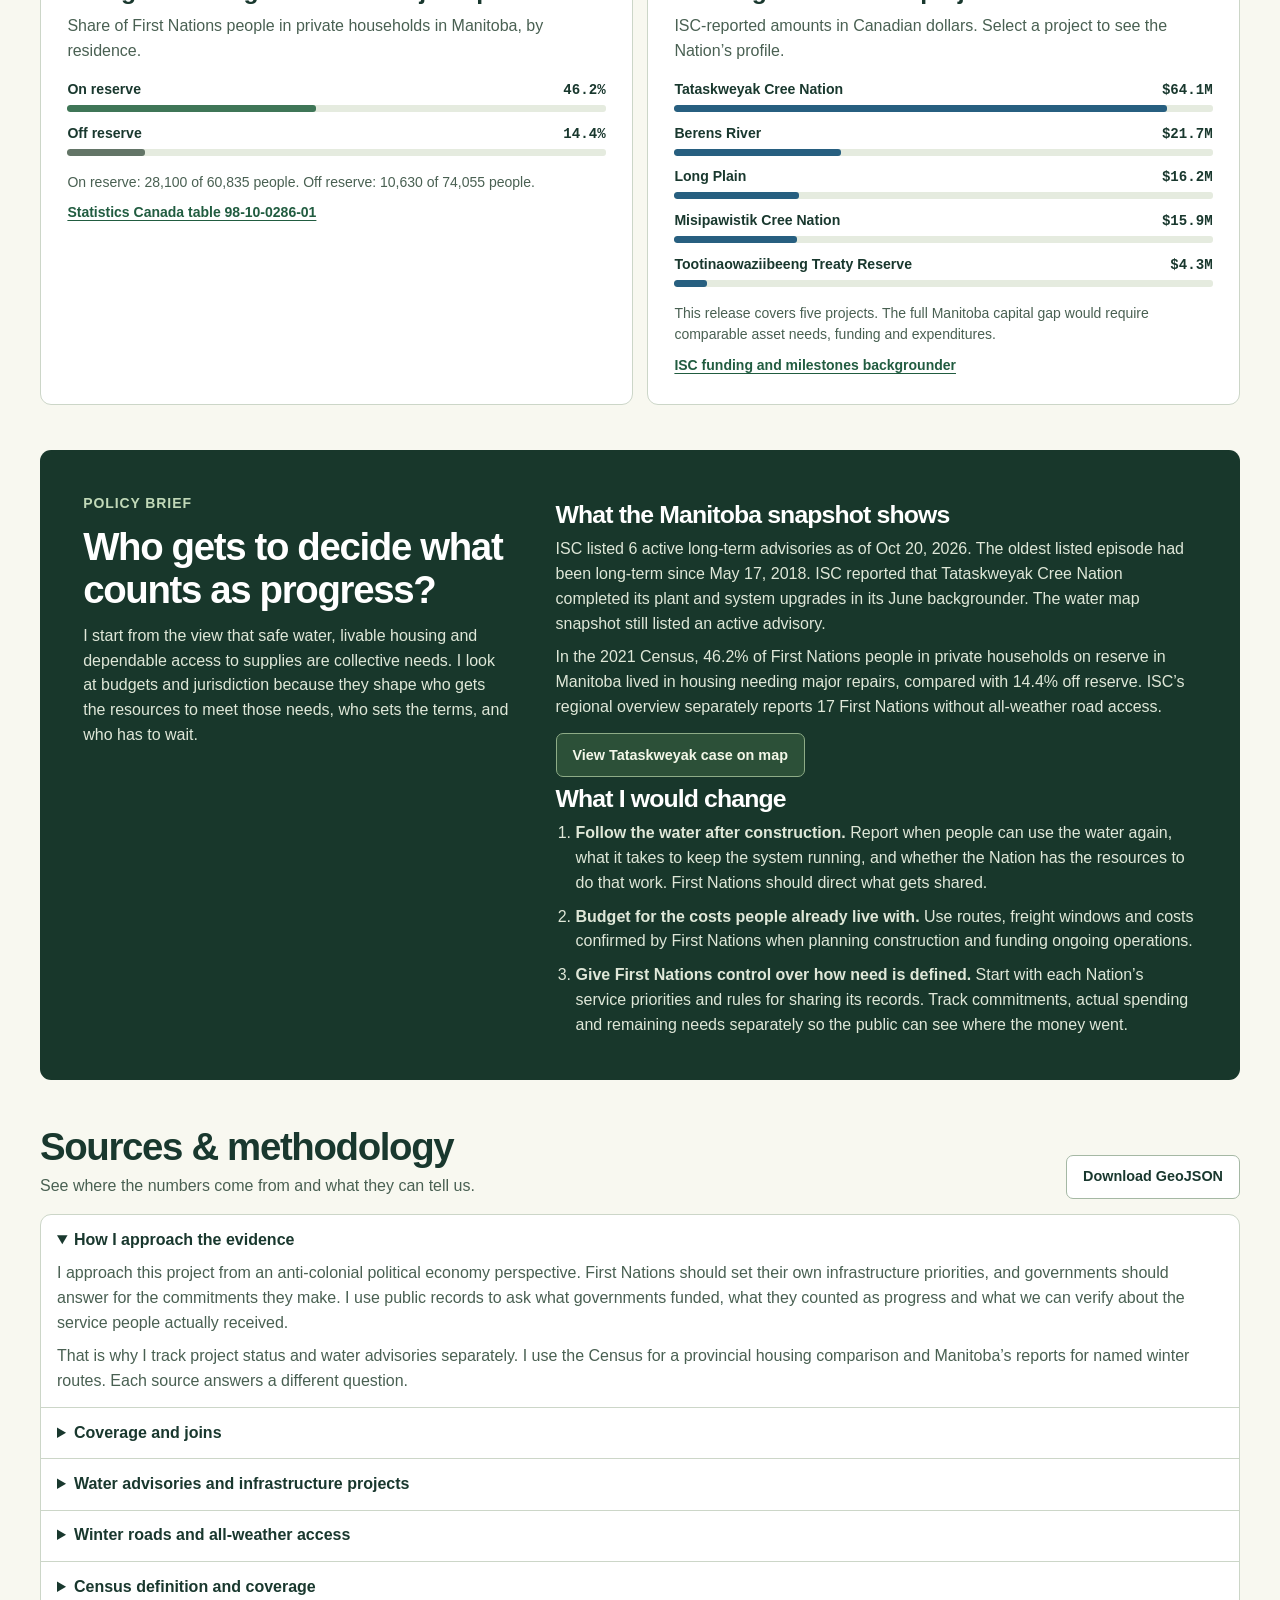
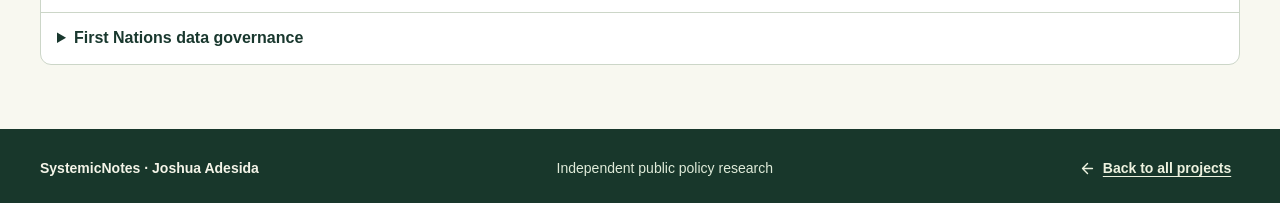
==== commit 4ed5c41b: "Harmonize the tracker palette and improve reading and sharing" ====
--- a/first-nations-infrastructure-tracker/index.html
+++ b/first-nations-infrastructure-tracker/index.html
@@ -5,11 +5,26 @@
   <meta name="viewport" content="width=device-width, initial-scale=1">
   <title>First Nations Infrastructure, Water &amp; Capital Gap Tracker | SystemicNotes by Joshua Adesida</title>
   <meta name="author" content="Joshua Adesida">
-  <meta property="og:site_name" content="SystemicNotes by Joshua Adesida">
   <meta name="description" content="Explore Manitoba First Nations infrastructure through public records on drinking water, winter roads, housing and federal investment.">
   <link rel="icon" type="image/jpeg" href="../assets/systemicnotes-logo.jpg">
   <link rel="canonical" href="https://joshuaadesida.github.io/systemicnotes/first-nations-infrastructure-tracker/">
-  <link rel="stylesheet" href="styles.css">
+  <meta property="og:type" content="website">
+  <meta property="og:site_name" content="SystemicNotes">
+  <meta property="og:locale" content="en_CA">
+  <meta property="og:url" content="https://joshuaadesida.github.io/systemicnotes/first-nations-infrastructure-tracker/">
+  <meta property="og:title" content="First Nations Infrastructure, Water &amp; Capital Gap Tracker">
+  <meta property="og:description" content="I brought public water-advisory and infrastructure funding records into searchable profiles for 63 Manitoba First Nations.">
+  <meta property="og:image" content="https://joshuaadesida.github.io/systemicnotes/assets/first-nations-social.jpg">
+  <meta property="og:image:type" content="image/jpeg">
+  <meta property="og:image:width" content="1200">
+  <meta property="og:image:height" content="630">
+  <meta property="og:image:alt" content="Manitoba’s provincial outline and lakes with markers for 63 First Nations.">
+  <meta name="twitter:card" content="summary_large_image">
+  <meta name="twitter:title" content="First Nations Infrastructure, Water &amp; Capital Gap Tracker">
+  <meta name="twitter:description" content="I brought public water-advisory and infrastructure funding records into searchable profiles for 63 Manitoba First Nations.">
+  <meta name="twitter:image" content="https://joshuaadesida.github.io/systemicnotes/assets/first-nations-social.jpg">
+  <meta name="twitter:image:alt" content="Manitoba’s provincial outline and lakes with markers for 63 First Nations.">
+  <link rel="stylesheet" href="styles.css?v=2">
   <script defer src="snapshot.js"></script>
   <script defer src="tracker.js"></script>
 </head>
--- a/first-nations-infrastructure-tracker/styles.css
+++ b/first-nations-infrastructure-tracker/styles.css
@@ -1,15 +1,17 @@
 :root {
   color-scheme: light;
-  --ink: #142b3d;
-  --muted: #4d6472;
-  --navy: #0e2738;
-  --teal: #087f75;
-  --teal-dark: #08685f;
-  --red: #a63d37;
-  --orange: #92530f;
-  --line: #dbe4e6;
-  --paper: #f3f7f6;
-  --white: #fff;
+  --ink: #19382e;
+  --muted: #496052;
+  --forest: #18372b;
+  --green: #3f7657;
+  --link: #215c40;
+  --advisory: #a23d3b;
+  --route: #925217;
+  --funding: #275f80;
+  --lifted: #29664d;
+  --unmatched: #646d67;
+  --line: #ccd6c8;
+  --paper: #f8f8f0;
   --mono: "IBM Plex Mono", "SFMono-Regular", Consolas, monospace;
   font-family: Inter, -apple-system, BlinkMacSystemFont, "Segoe UI", sans-serif;
   color: var(--ink);
@@ -23,34 +25,35 @@
 h1, h2, h3, p { margin: 0; }
 h1, h2, h3 { line-height: 1.12; letter-spacing: -.035em; }
 p, li { overflow-wrap: anywhere; }
-a { color: var(--teal-dark); text-underline-offset: .18em; }
+a { color: var(--link); text-underline-offset: .18em; }
 a:hover { text-decoration-thickness: 2px; }
 button, input, select { font: inherit; }
 button, select { cursor: pointer; }
-:focus-visible { outline: 3px solid #007168; outline-offset: 3px; }
+:focus-visible { outline: 3px solid #256143; outline-offset: 3px; }
 [hidden] { display: none !important; }
 .wrap { width: min(100% - 5rem, 1320px); margin-inline: auto; }
 .skip { position: absolute; z-index: 5; top: .75rem; left: .75rem; padding: .6rem 1rem; background: white; transform: translateY(-200%); }
 .skip:focus { transform: none; }
-.masthead { background: var(--navy); color: #fff; }
+.masthead { background: var(--forest); color: #f4f4e8; }
+.masthead :focus-visible, .brief :focus-visible { outline-color: #e2d9ac; }
 .masthead-content, footer .wrap { min-height: 62px; display: flex; justify-content: space-between; align-items: center; gap: 1.5rem; }
 .brand { display: flex; align-items: center; gap: .8rem; color: #fff; white-space: nowrap; text-decoration: none; font-weight: 675; }
 .wordmark { font-size: 1.08rem; font-weight: 770; letter-spacing: -.02em; }
-.masthead-author { border-left: 1px solid #607e87; padding-left: .8rem; color: #d2e6e4; font-size: .875rem; font-weight: 530; }
+.masthead-author { border-left: 1px solid #637d67; padding-left: .8rem; color: #dfebd9; font-size: .875rem; font-weight: 530; }
 .brand-icon { flex: none; width: 36px; height: 36px; border: 1px solid #76978d; border-radius: 5px; object-fit: contain; }
 nav { display: flex; align-items: center; gap: clamp(.8rem, 2.4vw, 2.4rem); }
-nav a { color: #d1e1e5; font-size: .875rem; text-decoration: none; white-space: nowrap; }
+nav a { color: #e2ebda; font-size: .875rem; text-decoration: none; white-space: nowrap; }
 nav a:hover { color: white; text-decoration: underline; }
-.hero { background: #e7f0ed; border-bottom: 1px solid #d1e1dc; }
+.hero { background: #e6eddd; border-bottom: 1px solid #c2d1bd; }
 .hero-content { padding-block: clamp(1.2rem, 2.35vw, 2.25rem); }
-.eyebrow { font-size: .875rem; font-weight: 730; letter-spacing: .065em; text-transform: uppercase; color: var(--teal-dark); }
+.eyebrow { font-size: .875rem; font-weight: 730; letter-spacing: .065em; text-transform: uppercase; color: var(--link); }
 h1 { font-size: clamp(1.9rem, 3.45vw, 3.25rem); margin-block: .3rem .5rem; font-weight: 760; }
-.hero-copy { max-width: 890px; color: #385565; font-size: clamp(1rem, 1.35vw, 1.16rem); }
+.hero-copy { max-width: 890px; color: #3b5747; font-size: clamp(1rem, 1.35vw, 1.16rem); }
 .button { display: inline-flex; align-items: center; justify-content: center; padding: .62rem 1rem; border-radius: 7px; border: 1px solid transparent; font-size: .9rem; font-weight: 700; text-decoration: none; min-height: 43px; }
-.primary { background: var(--teal-dark); color: #fff; }
-.primary:hover { background: #07554c; }
-.secondary { background: #fff; border-color: #cbdad8; color: var(--ink); }
-.secondary:hover { background: #f7fbfa; border-color: #7b9c99; }
+.primary { background: var(--link); color: #fff; }
+.primary:hover { background: #15492e; }
+.secondary { background: #fff; border-color: #a5b8a4; color: var(--ink); }
+.secondary:hover { background: #f0f4eb; border-color: #789179; }
 .body-content { padding-bottom: 4rem; }
 .metrics { display: grid; grid-template-columns: repeat(3, 1fr); gap: 13px; margin-top: 1.4rem; }
 .metric { min-width: 0; border: 1px solid var(--line); border-radius: 10px; background: white; padding: 1rem 1.15rem; }
@@ -69,55 +72,55 @@
 .advisory-filter { display: inline-flex; align-items: center; justify-content: center; gap: .5rem; padding: .55rem .8rem; min-height: 44px; border: 1px solid #e1b8b2; border-radius: 7px; color: #822922; background: #fff7f5; font-size: .875rem; font-weight: 680; }
 .advisory-filter strong { font-family: var(--mono); font-size: 1.15rem; }
 .advisory-filter:hover, .advisory-filter[aria-pressed="true"] { border-color: #a9574d; background: #f9e4df; }
-.advisory-diamond { display: inline-block; width: 9px; height: 9px; border-radius: 1px; background: var(--red); transform: rotate(45deg); flex: none; }
+.advisory-diamond { display: inline-block; width: 9px; height: 9px; border-radius: 1px; background: var(--advisory); transform: rotate(45deg); flex: none; }
 .workspace { display: grid; grid-template-columns: minmax(0, 1.86fr) minmax(290px, 1fr); gap: 14px; align-items: start; }
 .panel { background: white; border: 1px solid var(--line); border-radius: 11px; min-width: 0; }
 .map-panel { overflow: hidden; }
 .map-controls { display: grid; grid-template-columns: minmax(0, 1.14fr) minmax(0, 1.24fr) minmax(0, 1fr) minmax(0, 1fr); gap: .65rem; padding: .85rem .9rem .5rem; }
 label { display: block; font-size: .875rem; font-weight: 650; }
-input[type="search"], select { width: 100%; min-width: 0; min-height: 42px; display: block; margin-top: .22rem; padding: .46rem .6rem; border: 1px solid #c7d4d7; background-color: #fff; border-radius: 6px; color: var(--ink); font-weight: 475; }
-select { appearance: none; padding-right: 1.6rem; background-image: linear-gradient(45deg, transparent 50%, #3c6066 50%), linear-gradient(135deg, #3c6066 50%, transparent 50%); background-position: calc(100% - 15px) 55%, calc(100% - 10px) 55%; background-size: 5px 5px; background-repeat: no-repeat; }
-input::placeholder { color: #5c737c; }
+input[type="search"], select { width: 100%; min-width: 0; min-height: 42px; display: block; margin-top: .22rem; padding: .46rem .6rem; border: 1px solid #839581; background-color: #fff; border-radius: 6px; color: var(--ink); font-weight: 475; }
+select { appearance: none; padding-right: 1.6rem; background-image: linear-gradient(45deg, transparent 50%, #456149 50%), linear-gradient(135deg, #456149 50%, transparent 50%); background-position: calc(100% - 15px) 55%, calc(100% - 10px) 55%; background-size: 5px 5px; background-repeat: no-repeat; }
+input::placeholder { color: #506751; }
 .map-toolbar, .map-footer { padding: .55rem .9rem .7rem; display: flex; justify-content: space-between; gap: .6rem 1rem; align-items: end; }
 .map-toolbar { font-size: .875rem; color: var(--muted); align-items: center; flex-wrap: wrap; }
 #result-count { margin-right: auto; }
 .filter { display: flex; gap: .42rem; align-items: center; cursor: pointer; color: var(--ink); }
-.filter input { margin: 0; accent-color: var(--teal-dark); width: 16px; height: 16px; }
-.map-window { background: #dcebf0; border-block: 1px solid var(--line); position: relative; overflow: hidden; height: clamp(390px, 40vw, 565px); }
+.filter input { margin: 0; accent-color: var(--link); width: 16px; height: 16px; }
+.map-window { background: #dce9e6; border-block: 1px solid var(--line); position: relative; overflow: hidden; height: clamp(390px, 40vw, 565px); }
 #map { display: block; width: 100%; height: 100%; touch-action: pan-y; }
 .map-window.dragging #map { cursor: grabbing; }
 #map-context { pointer-events: none; }
-.province { fill: #e4eadf; stroke: #a2b1aa; stroke-width: .8; vector-effect: non-scaling-stroke; }
-.province.mb { fill: #eff2e3; stroke: #6c8982; stroke-width: 1.3; }
-.lake { fill: #c9e0e8; stroke: #b4cdd3; stroke-width: .5; vector-effect: non-scaling-stroke; }
-.map-region { font-size: 13px; letter-spacing: .13em; fill: #59746d; text-anchor: middle; font-weight: 700; }
-.map-place { font-size: 12px; fill: #425e67; font-weight: 680; paint-order: stroke; stroke: #ecf2eb; stroke-width: 2.5; }
+.province { fill: #e1e6d9; stroke: #98aa98; stroke-width: .8; vector-effect: non-scaling-stroke; }
+.province.mb { fill: #eff0dc; stroke: #687f69; stroke-width: 1.3; }
+.lake { fill: #c0dce1; stroke: #99bec6; stroke-width: .5; vector-effect: non-scaling-stroke; }
+.map-region { font-size: 13px; letter-spacing: .13em; fill: #4c6354; text-anchor: middle; font-weight: 700; }
+.map-place { font-size: 12px; fill: #355349; font-weight: 680; paint-order: stroke; stroke: #f4f5e8; stroke-width: 2.5; }
 .map-water { font-size: 12px; fill: #315d73; font-style: italic; text-anchor: middle; }
 .marker { cursor: pointer; }
 .marker .visible { stroke: #fff; stroke-width: 1.5; vector-effect: non-scaling-stroke; }
 .marker .halo { fill: white; opacity: .75; }
-.marker.default .visible { fill: #668989; }
-.marker.active .visible { fill: var(--red); }
-.marker.lifted .visible { fill: #16776c; }
-.marker.road .visible { fill: #9b570f; }
-.marker.funding .visible { fill: #175d85; }
-.marker.selected .visible { stroke: #1e343b; stroke-width: 2; }
-.marker:hover .visible, .marker:focus-visible .visible { stroke-width: 2.3; stroke: #0e2738; }
+.marker.default .visible { fill: var(--unmatched); }
+.marker.active .visible { fill: var(--advisory); }
+.marker.lifted .visible { fill: var(--lifted); }
+.marker.road .visible { fill: var(--route); }
+.marker.funding .visible { fill: var(--funding); }
+.marker.selected .visible { stroke: #172d20; stroke-width: 2; }
+.marker:hover .visible, .marker:focus-visible .visible { stroke-width: 2.3; stroke: #18372b; }
 .marker:focus-visible { outline: none; }
-.map-selection { font-size: 13px; font-weight: 750; fill: var(--navy); stroke: #fff; stroke-width: 3.5px; stroke-linejoin: round; paint-order: stroke; pointer-events: none; }
+.map-selection { font-size: 13px; font-weight: 750; fill: var(--forest); stroke: #fff; stroke-width: 3.5px; stroke-linejoin: round; paint-order: stroke; pointer-events: none; }
 .key .active { transform: rotate(45deg); border-radius: 1px; }
 .map-zoom { position: absolute; right: .75rem; top: .75rem; display: grid; gap: .3rem; }
-.map-zoom button { width: 37px; height: 37px; border: 1px solid #b6cbd0; border-radius: 6px; background: white; color: var(--ink); font-size: 1.26rem; line-height: 1; }
-.map-zoom button:hover:not(:disabled) { background: #eef7f6; }
+.map-zoom button { width: 37px; height: 37px; border: 1px solid #9cae99; border-radius: 6px; background: white; color: var(--ink); font-size: 1.26rem; line-height: 1; }
+.map-zoom button:hover:not(:disabled) { background: #edf4e8; }
 .map-zoom button:disabled { opacity: .58; cursor: default; }
-.map-legend { position: absolute; left: .65rem; bottom: .65rem; padding: .5rem .65rem; display: grid; gap: .25rem; border: 1px solid #cddade; background: #fffffff2; border-radius: 6px; font-size: .81rem; line-height: 1.3; }
+.map-legend { position: absolute; left: .65rem; bottom: .65rem; padding: .5rem .65rem; display: grid; gap: .25rem; border: 1px solid #b2c1af; background: #fffffff2; border-radius: 6px; font-size: .81rem; line-height: 1.3; }
 .key { display: flex; align-items: center; gap: .38rem; }
-.key i { width: .58rem; height: .58rem; border-radius: 50%; background: #668989; flex: none; }
-.key .active { background: var(--red); }
-.key .lifted { background: #16776c; }
-.key .road { background: #9b570f; }
-.key .funding { background: #175d85; }
-.map-tip { position: absolute; max-width: 15rem; padding: .35rem .55rem; background: var(--navy); color: white; border-radius: 6px; font-size: .875rem; pointer-events: none; }
+.key i { width: .58rem; height: .58rem; border-radius: 50%; background: var(--unmatched); flex: none; }
+.key .active { background: var(--advisory); }
+.key .lifted { background: var(--lifted); }
+.key .road { background: var(--route); }
+.key .funding { background: var(--funding); }
+.map-tip { position: absolute; max-width: 15rem; padding: .35rem .55rem; background: var(--forest); color: white; border-radius: 6px; font-size: .875rem; pointer-events: none; }
 .map-empty { position: absolute; top: 40%; left: 50%; translate: -50% -50%; width: max-content; max-width: 85%; background: white; border: 1px solid var(--line); border-radius: 8px; padding: .7rem; box-shadow: 0 4px 24px #183c4540; }
 .map-footer { align-items: center; justify-content: end; padding-block: .7rem; }
 .map-credit { display: flex; flex-wrap: wrap; gap: .12rem .65rem; padding: 0 .9rem .72rem; color: var(--muted); font-size: .78rem; }
@@ -130,9 +133,9 @@
 .active-result { display: flex; align-items: center; gap: .6rem; width: 100%; min-height: 38px; padding: .25rem .45rem; border: 1px solid transparent; border-radius: 5px; background: #fff; color: var(--ink); text-align: left; font-size: .875rem; font-weight: 620; }
 .active-result:hover, .active-result[aria-pressed="true"] { background: #fff3f0; border-color: #edd4cf; }
 .profile-tools { display: flex; flex-wrap: wrap; align-items: center; gap: .55rem .85rem; padding-block: .7rem; border-bottom: 1px solid var(--line); }
-.profile-tools .button[aria-pressed="true"] { background: #dff0ea; border-color: #7daaa0; }
+.profile-tools .button[aria-pressed="true"] { background: #e2efdb; border-color: #789477; }
 .profile-tools button:disabled { opacity: .58; cursor: default; }
-.link-button { border: 0; background: transparent; padding: .15rem 0; color: var(--teal-dark); font-size: .875rem; font-weight: 690; text-decoration: underline; text-underline-offset: .18em; }
+.link-button { border: 0; background: transparent; padding: .15rem 0; color: var(--link); font-size: .875rem; font-weight: 690; text-decoration: underline; text-underline-offset: .18em; }
 .link-button:hover { text-decoration-thickness: 2px; }
 .profile-head { padding-bottom: .9rem; border-bottom: 1px solid var(--line); }
 .profile-head h3 { font-size: clamp(1.35rem, 2.35vw, 2rem); margin-top: .45rem; }
@@ -142,10 +145,10 @@
 .profile-block:last-child { border: 0; padding-bottom: 0; }
 .profile-block h4 { margin: 0 0 .38rem; font-size: .99rem; }
 .profile-block p { font-size: .92rem; }
-.record { margin: .55rem 0 0; background: #f3f7f6; padding: .58rem .7rem; border-radius: 7px; }
+.record { margin: .55rem 0 0; background: #f8f8f0; padding: .58rem .7rem; border-radius: 7px; }
 .record p + p { margin-top: .18rem; }
 .record small { color: var(--muted); font-size: .81rem; }
-.tag { display: inline-block; font-size: .81rem; font-weight: 720; padding: .14rem .38rem; color: #09675c; background: #e4f2ed; border-radius: 4px; margin-bottom: .28rem; }
+.tag { display: inline-block; font-size: .81rem; font-weight: 720; padding: .14rem .38rem; color: #255c40; background: #e1eddc; border-radius: 4px; margin-bottom: .28rem; }
 .tag.active { color: #822922; background: #fae8e4; }
 .tag.road { color: #744307; background: #fbefde; }
 .tag.funding { color: #164d73; background: #e7f1f7; }
@@ -155,11 +158,11 @@
 .project-list li { font-size: .9rem; }
 .source-link { margin-top: .55rem; display: inline-block; font-size: .875rem; font-weight: 650; }
 .timeline { list-style: none; margin: .65rem 0 .15rem; padding: 0 0 0 .4rem; }
-.timeline li { position: relative; padding: 0 0 .75rem .9rem; border-left: 2px solid #c6dcd6; font-size: .875rem; }
+.timeline li { position: relative; padding: 0 0 .75rem .9rem; border-left: 2px solid #b9cfb9; font-size: .875rem; }
 .timeline li:last-child { border-color: transparent; padding-bottom: 0; }
-.timeline li::before { content: ""; position: absolute; top: .32rem; left: -.32rem; width: .48rem; height: .48rem; border-radius: 50%; background: var(--teal); border: 1px solid white; }
-.timeline li.active::before { background: var(--red); }
-.timeline li.capital::before { background: #175d85; }
+.timeline li::before { content: ""; position: absolute; top: .32rem; left: -.32rem; width: .48rem; height: .48rem; border-radius: 50%; background: var(--green); border: 1px solid white; }
+.timeline li.active::before { background: var(--advisory); }
+.timeline li.capital::before { background: var(--funding); }
 .timeline time { display: block; color: var(--muted); font-family: var(--mono); font-size: .78rem; }
 .timeline strong { display: block; }
 .timeline-sources { display: flex; flex-wrap: wrap; gap: 0 .8rem; }
@@ -169,15 +172,15 @@
 .compare-card > label { margin-bottom: .8rem; }
 .compare-card .profile-block { padding-block: .75rem; }
 .compare-card .profile-block:last-child { padding-bottom: 0; }
-.case-link { margin-top: .8rem; border-color: #88baae; color: #f0fcf8; background: #214c52; }
-.case-link:hover { background: #2b5e63; }
+.case-link { margin-top: .8rem; border-color: #8eac87; color: #f4f8e9; background: #2c5038; }
+.case-link:hover { background: #385e45; }
 .share-message { position: fixed; z-index: 4; bottom: 1rem; right: 1rem; width: min(23rem, calc(100vw - 2rem)); padding: .72rem .85rem; box-shadow: 0 8px 25px #193d4630; }
 .share-message p { margin-bottom: .24rem; font-size: .875rem; }
-.share-message input { display: block; width: 100%; padding: .35rem; margin-block: .2rem .35rem; border: 1px solid #c7d4d7; border-radius: 4px; color: var(--ink); }
+.share-message input { display: block; width: 100%; padding: .35rem; margin-block: .2rem .35rem; border: 1px solid #839581; border-radius: 4px; color: var(--ink); }
 .analysis-grid { display: grid; grid-template-columns: 1fr 1fr; gap: 14px; }
 .analysis { padding: clamp(1rem, 2.2vw, 1.65rem); }
 .analysis h3, .brief h3 { font-size: clamp(1.2rem, 2vw, 1.55rem); margin-block: .5rem .55rem; }
-.analysis > p:not(.eyebrow), .brief-body p { color: var(--muted); }
+.analysis > p:not(.eyebrow) { color: var(--muted); }
 .chart { display: grid; gap: .66rem; margin-block: 1rem; }
 .bar-row { width: 100%; background: none; border: 0; color: var(--ink); display: grid; gap: .2rem; font-size: .88rem; text-align: left; padding: 0; }
 button.bar-row { border-radius: 4px; }
@@ -185,15 +188,15 @@
 .bar-label { display: flex; justify-content: space-between; gap: .75rem; align-items: baseline; }
 .bar-name { font-weight: 640; }
 .bar-value { font-family: var(--mono); font-weight: 690; white-space: nowrap; }
-.bar-track { display: block; height: 7px; background: #e6eeec; border-radius: 3px; overflow: hidden; }
-.bar { height: 100%; display: block; border-radius: inherit; background: var(--teal); }
-.bar-row.other .bar { background: #648b95; }
-.bar-row.investment .bar { background: #2a6d8a; }
-.brief { border-radius: 11px; background: var(--navy); color: #edf5f5; padding: clamp(1.25rem, 3.5vw, 2.7rem); display: grid; grid-template-columns: .8fr 1.2fr; gap: clamp(1.1rem, 3.5vw, 3rem); }
-.brief .eyebrow { color: #9de0c8; }
+.bar-track { display: block; height: 7px; background: #e5ebdf; border-radius: 3px; overflow: hidden; }
+.bar { height: 100%; display: block; border-radius: inherit; background: var(--green); }
+.bar-row.other .bar { background: #637567; }
+.bar-row.investment .bar { background: var(--funding); }
+.brief { border-radius: 11px; background: var(--forest); color: #f3f4e7; padding: clamp(1.25rem, 3.5vw, 2.7rem); display: grid; grid-template-columns: .8fr 1.2fr; gap: clamp(1.1rem, 3.5vw, 3rem); }
+.brief .eyebrow { color: #c1d9b8; }
 .brief h2 { margin-block: .65rem .8rem; color: #fff; }
-.brief p, .brief li { color: #d6e5e7; }
-.brief a { color: #a8ead4; }
+.brief p, .brief li { color: #dfe7d8; }
+.brief a { color: #d1e4bd; }
 .brief-body h3 { color: #fff; }
 .brief-body p + p { margin-top: .55rem; }
 .brief-body p + h3 { margin-top: 1.2rem; }
@@ -238,13 +241,13 @@
 
 .hero-actions { display: flex; flex-wrap: wrap; align-items: center; gap: .15rem .95rem; margin-top: .8rem; }
 .hero-actions .primary { color: #fff; min-height: 44px; }
-.hero-actions .hero-link { display: inline-flex; align-items: center; min-height: 44px; padding-inline: .15rem; color: var(--teal-dark); font-weight: 700; text-decoration: underline; }
+.hero-actions .hero-link { display: inline-flex; align-items: center; min-height: 44px; padding-inline: .15rem; color: var(--link); font-weight: 700; text-decoration: underline; }
 .hero-actions .hero-link:hover { color: #064e44; }
-.site-footer { background: var(--navy); color: #d2e6e4; border-color: var(--navy); }
-.site-footer span:first-child { color: #effaf5; }
-.site-footer .footer-back { display: inline-flex; gap: .4rem; align-items: center; min-height: 44px; padding: .35rem .55rem; color: #def5e9; border-radius: 5px; font-weight: 700; white-space: nowrap; }
-.site-footer .footer-back:hover { background: #21494e; color: #fff; }
-.site-footer .footer-back:focus-visible { outline-color: #abedcf; }
+.site-footer { background: var(--forest); color: #dfebd9; border-color: var(--forest); }
+.site-footer span:first-child { color: #f4f4e8; }
+.site-footer .footer-back { display: inline-flex; gap: .4rem; align-items: center; min-height: 44px; padding: .35rem .55rem; color: #edf2df; border-radius: 5px; font-weight: 700; white-space: nowrap; }
+.site-footer .footer-back:hover { background: #2a4b35; color: #fff; }
+.site-footer .footer-back:focus-visible { outline-color: #d6e8bb; }
 @media (max-width: 760px) {
   .masthead nav a { display: inline-flex; align-items: center; min-height: 44px; }
   .site-footer .wrap { justify-content: start; padding-block: .65rem; }
